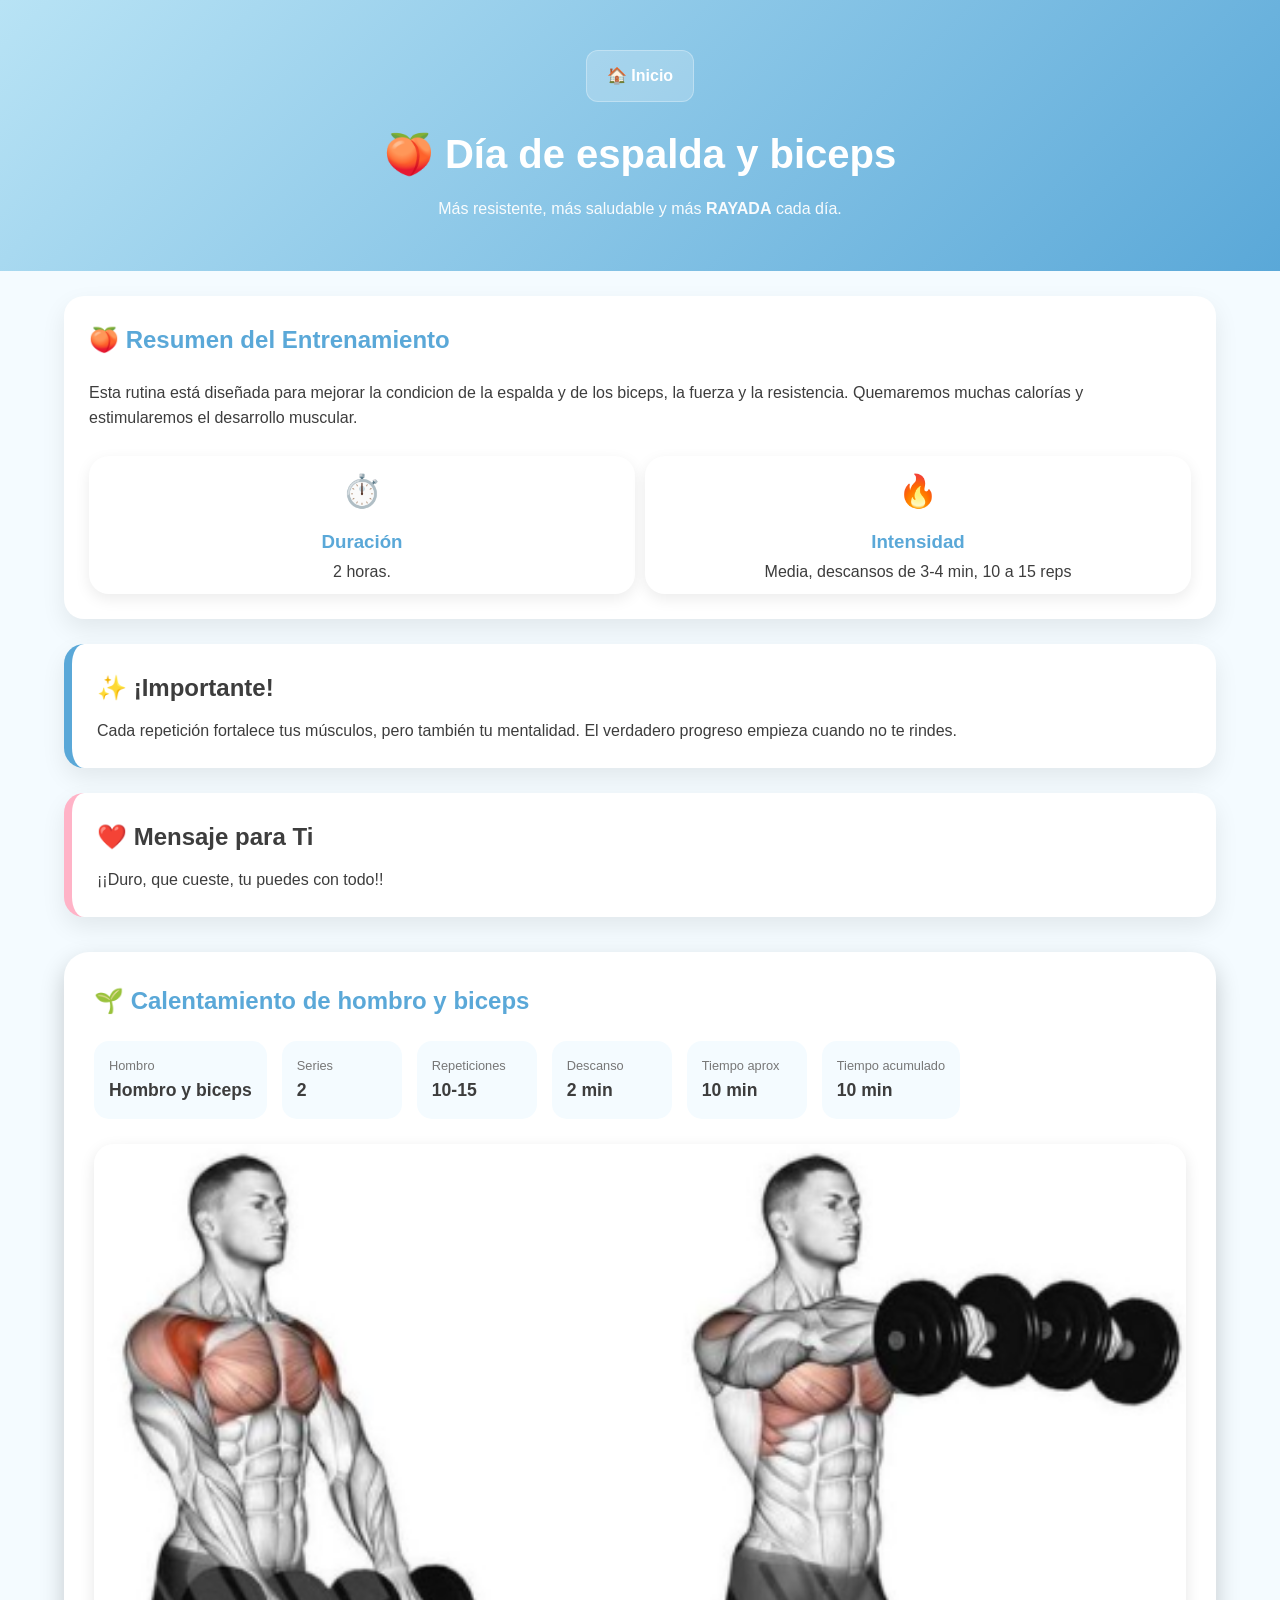
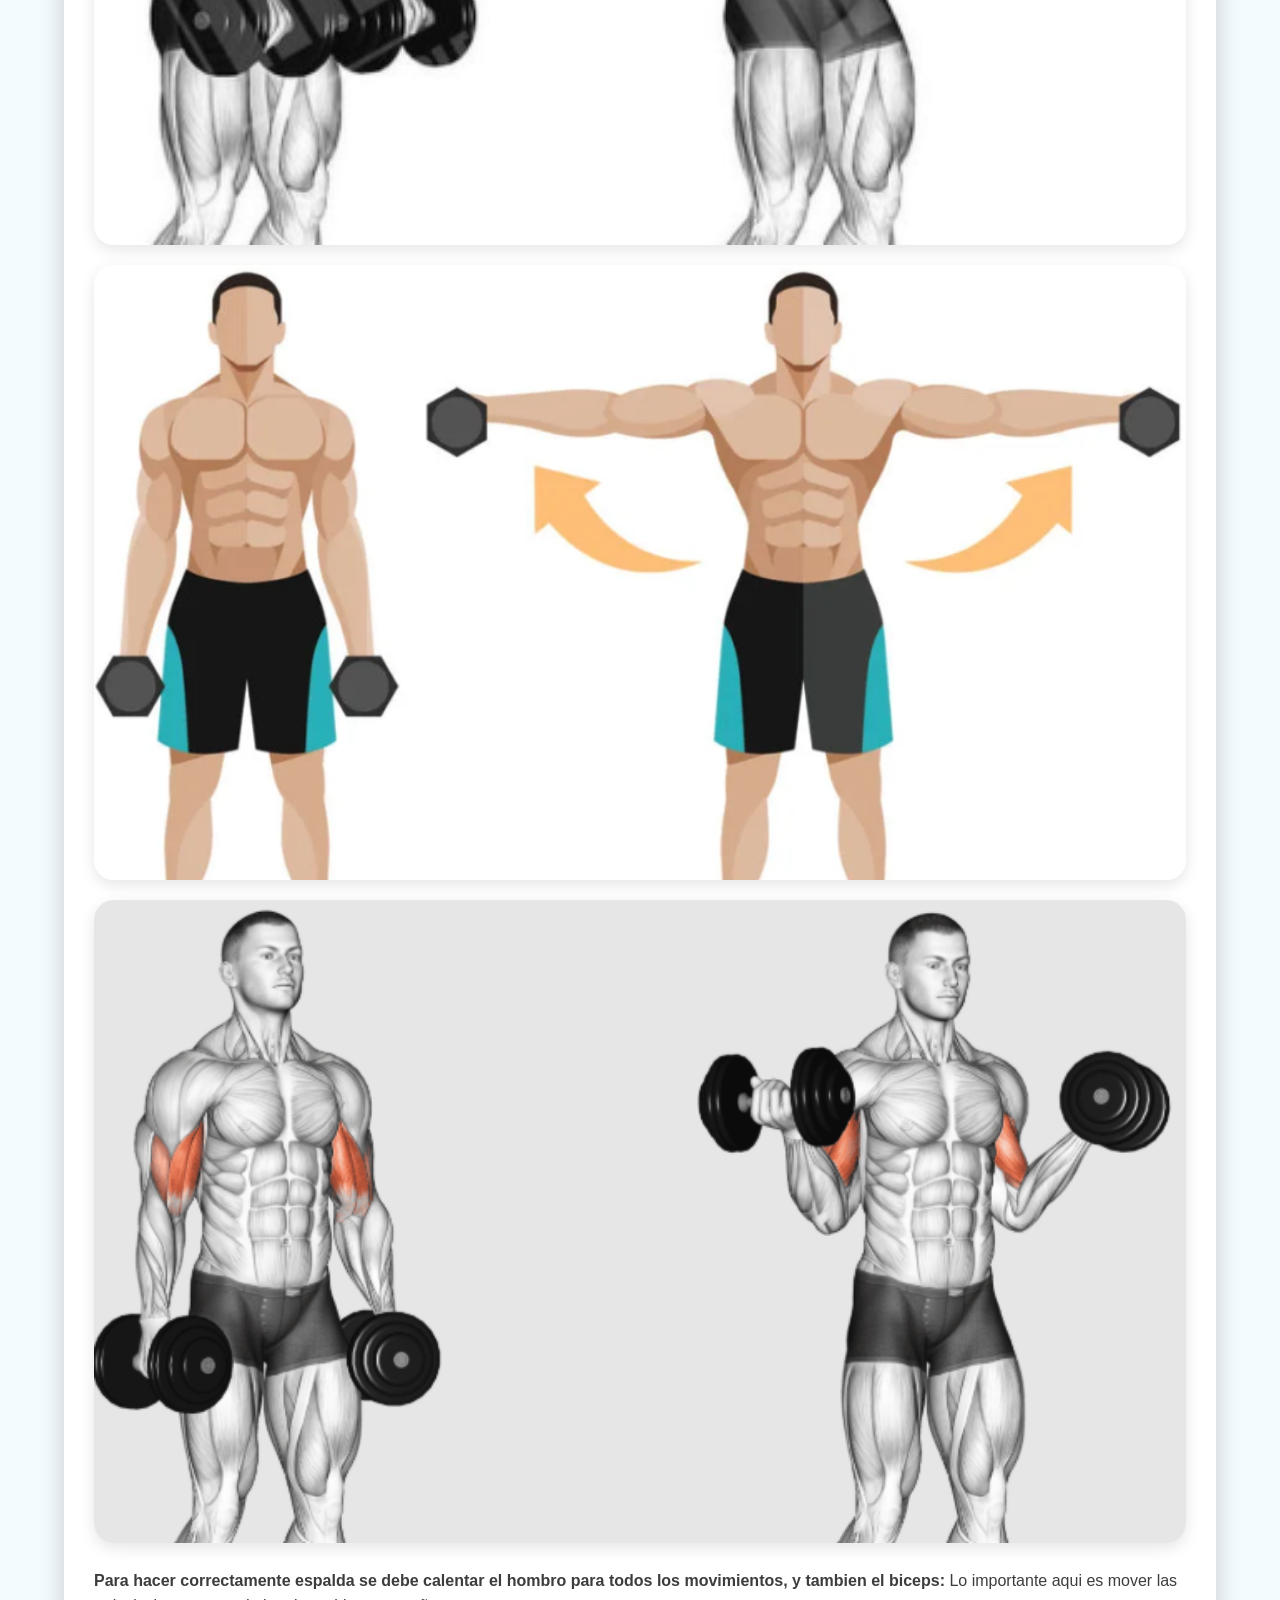
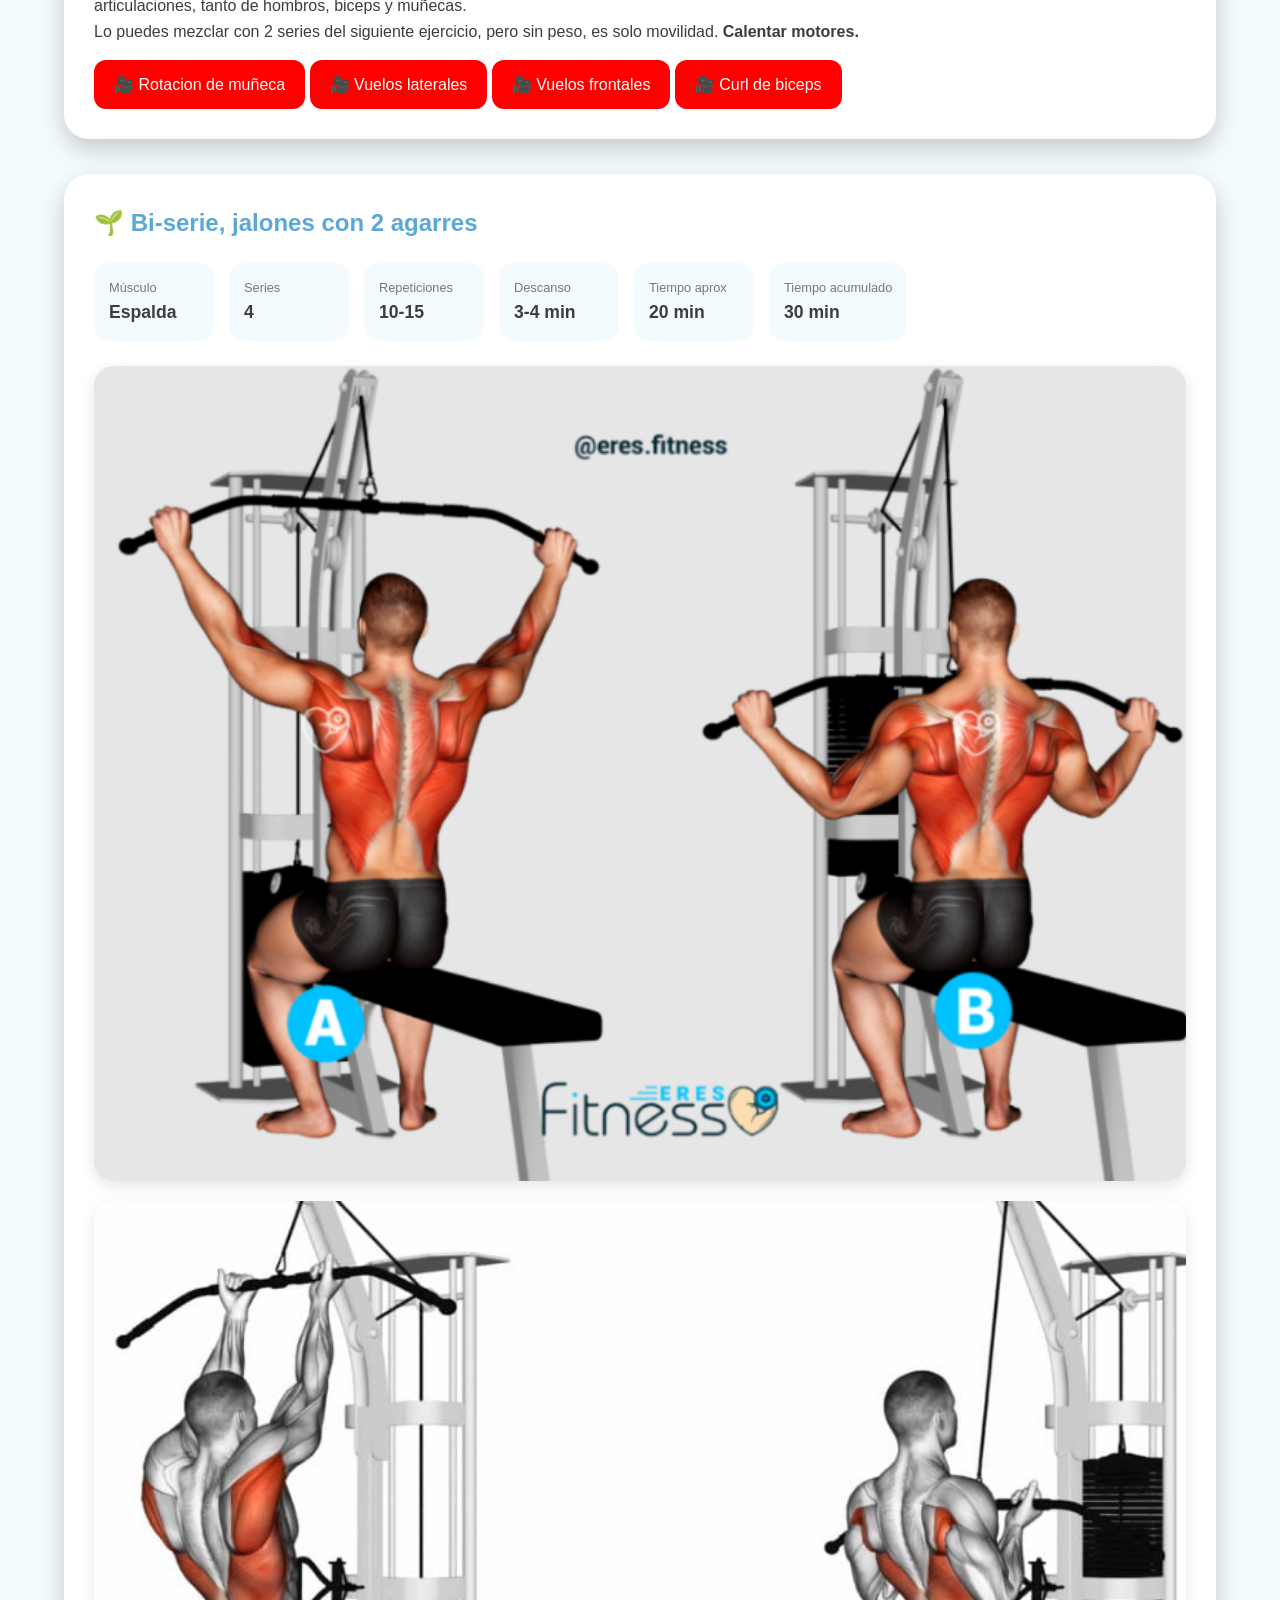
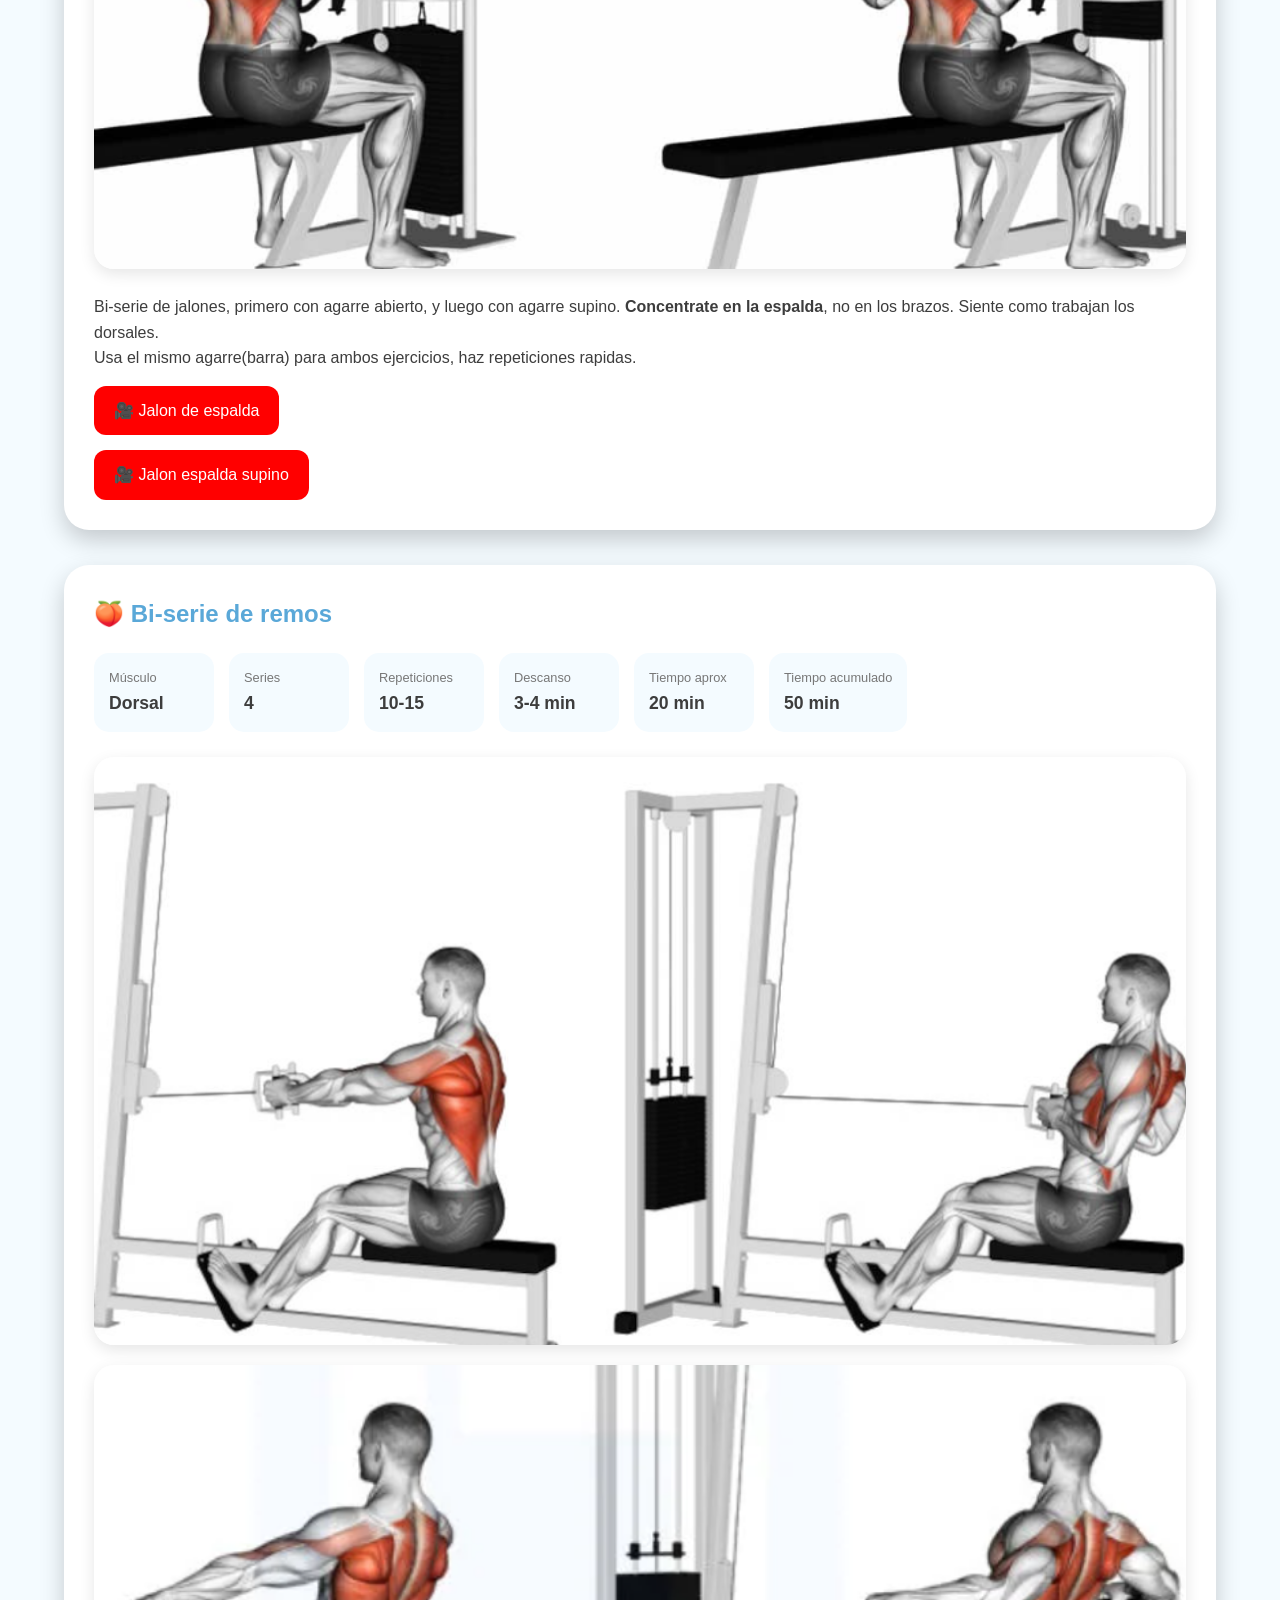
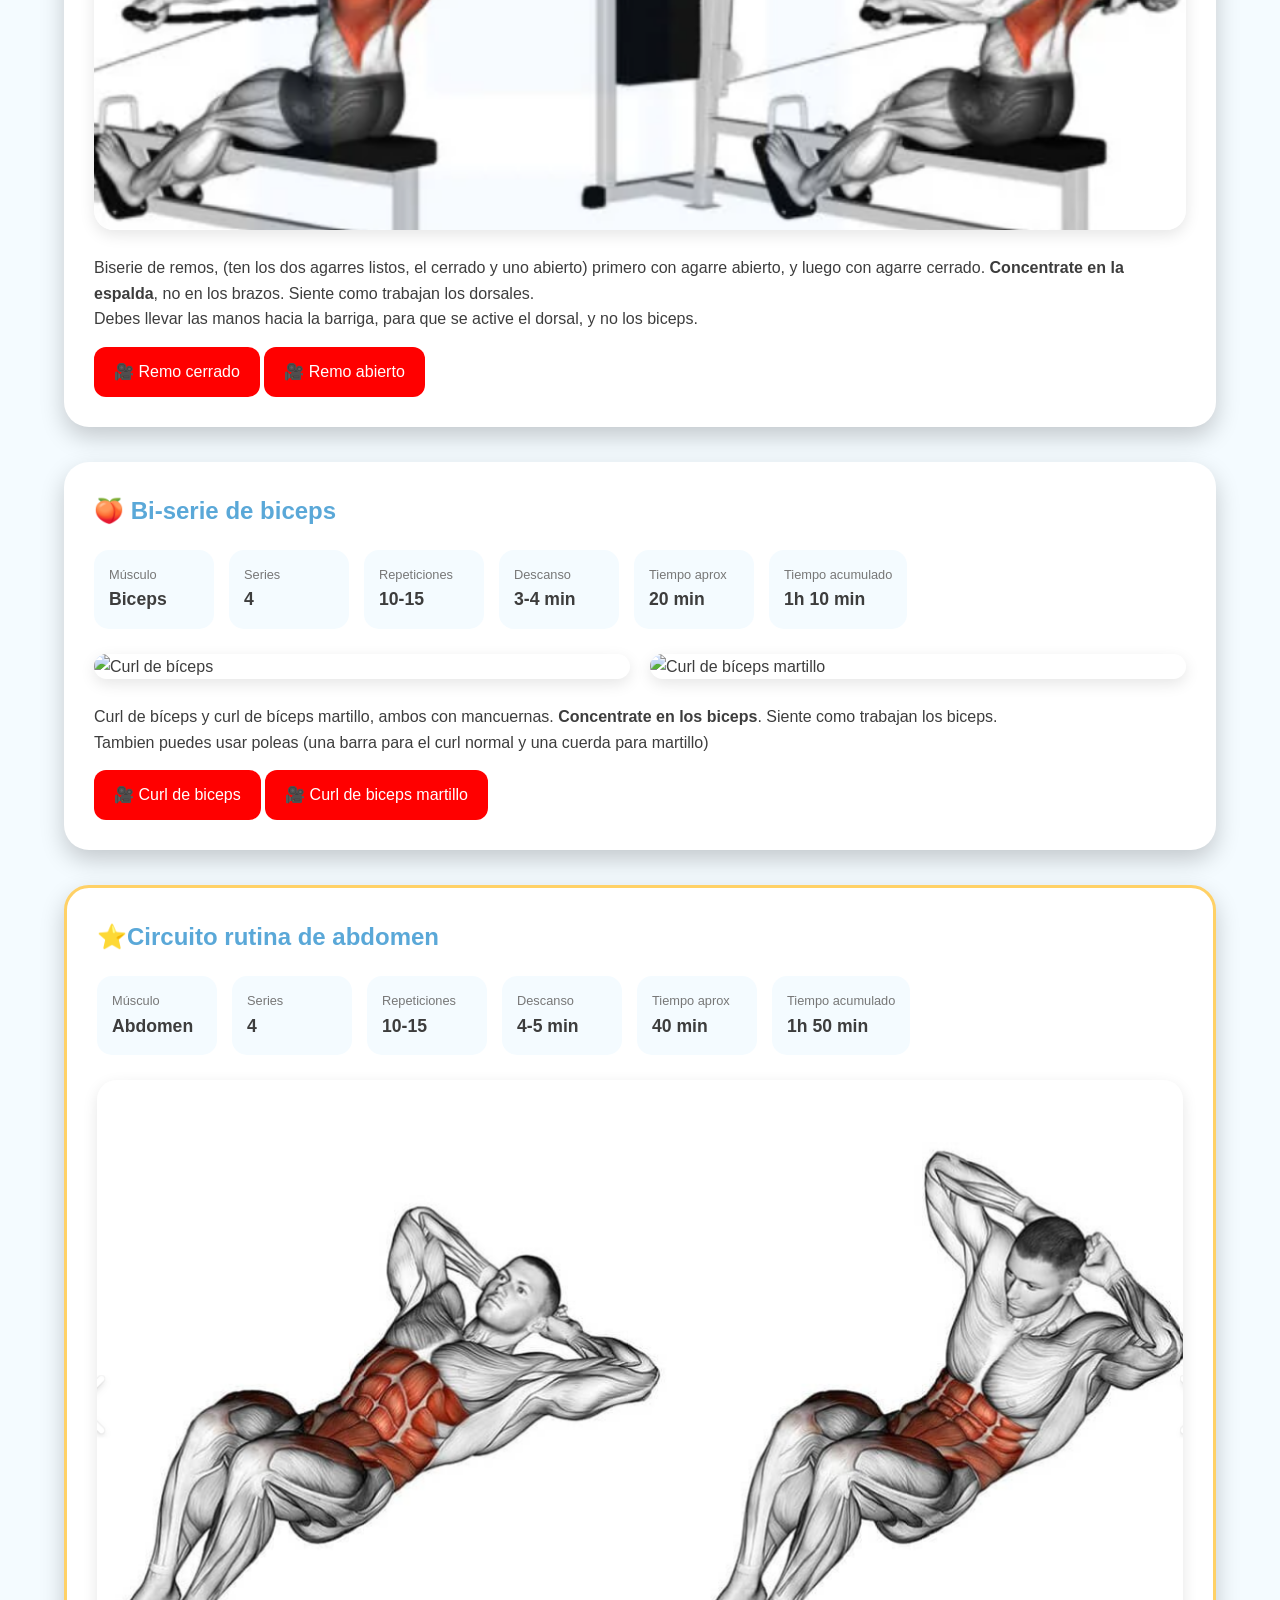
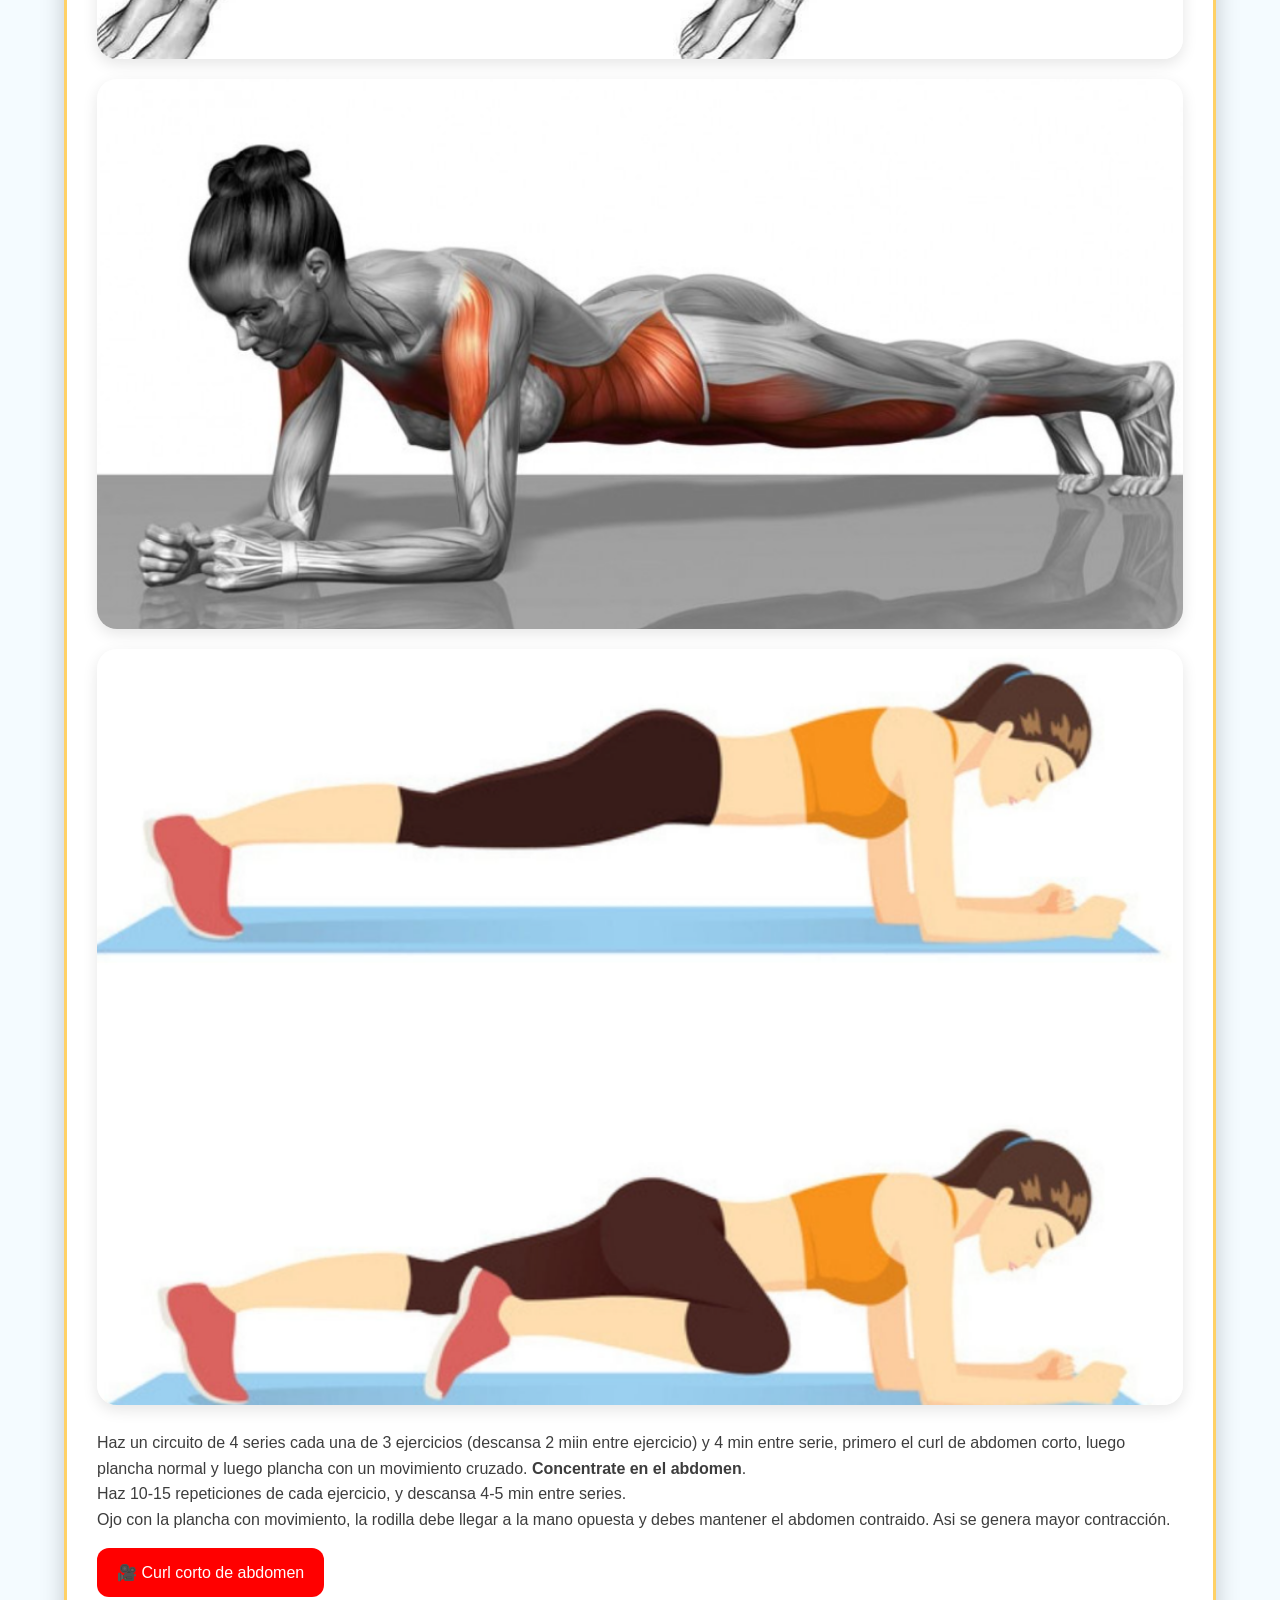
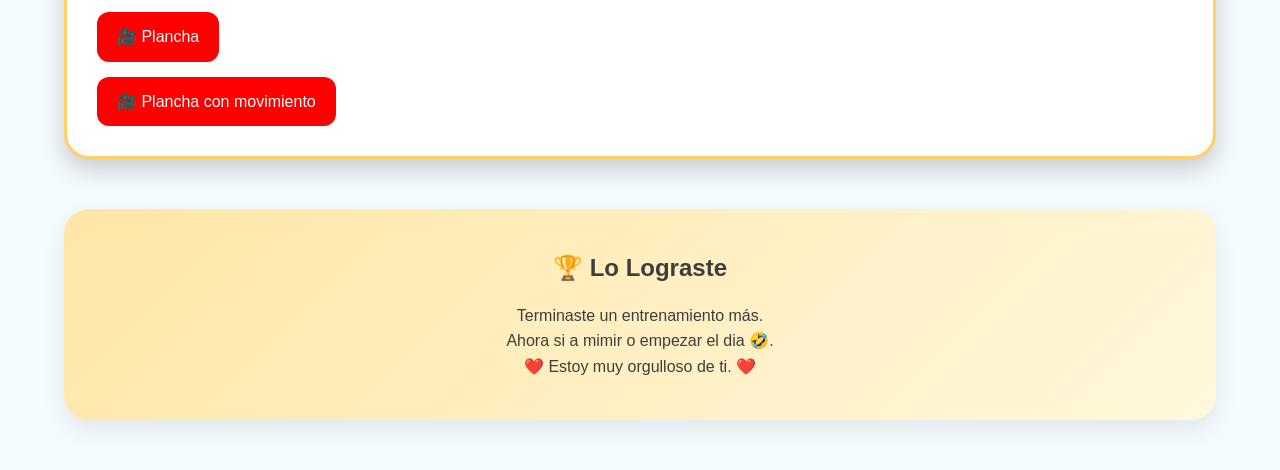
==== dia-espalda.html @ 2c159c60 "Se agrega rutina de espalda" ====
<!DOCTYPE html>
<html lang="es">
<head>
    <meta charset="UTF-8">
    <meta name="viewport" content="width=device-width, initial-scale=1.0">
    <title>Día de espalda y biceps 💪</title>

    <link rel="stylesheet" href="styles.css">
</head>

<body class="tema-espalda">

    <header>

        <a href="index.html" class="boton-inicio">
            🏠 Inicio
        </a>

        <h1>🍑 Día de espalda y biceps</h1>

        <p class="subtitulo">
            Más resistente, más saludable y más <b>RAYADA</b> cada día.
        </p>

    </header>


    <section class="resumen-rutina">

        <div class="resumen-header">
            <h2>🍑 Resumen del Entrenamiento</h2>
        </div>

        <p>
            Esta rutina está diseñada para mejorar la condicion de la espalda y de los biceps, la fuerza y la resistencia. Quemaremos muchas calorías y estimularemos el desarrollo muscular.
        </p>

        <div class="objetivos-rutina">

            <div class="objetivo-card">
                <span>⏱️</span>
                <h3>Duración</h3>
                <p>2 horas.</p>
            </div>

            <div class="objetivo-card">
                <span>🔥</span>
                <h3>Intensidad</h3>
                <p>Media, descansos de 3-4 min, 10 a 15 reps</p>
            </div>

        </div>

    </section>

    <section class="mensaje motivacion">

        <h2>✨ ¡Importante!</h2>

        <p>
            Cada repetición fortalece tus músculos, pero también tu mentalidad. El verdadero progreso empieza cuando no te rindes.
        </p>

    </section>

    <section class="mensaje amor">

        <h2>❤️ Mensaje para Ti</h2>

        <p>
            ¡¡Duro, que cueste, tu puedes con todo!!
        </p>

    </section>

    <main class="container">

    <!-- Calentamiento 1 -->

  <section class="ejercicio">

            <h2>🌱 Calentamiento de hombro y biceps</h2>

            <div class="stats">

                <div class="stat">
                    <span>Hombro</span>
                    <strong>Hombro y biceps</strong>
                </div>

                <div class="stat">
                    <span>Series</span>
                    <strong>2</strong>
                </div>

                <div class="stat">
                    <span>Repeticiones</span>
                    <strong>10-15</strong>
                </div>

                <div class="stat">
                    <span>Descanso</span>
                    <strong>2 min</strong>
                </div>

                <div class="stat">
                    <span>Tiempo aprox</span>
                    <strong>10 min</strong>
                </div>

                <div class="stat">
                    <span>Tiempo acumulado</span>
                    <strong>10 min</strong>
                </div>

            </div>

            <div class="imagenes">
                    <img
                        src="imagenes\Vuelos de hombro frontal.png"
                        alt="Sentadilla"
                        class="ejercicio-img"
                    >
                    <img
                        src="imagenes\Vuelos de hombro.png"
                        alt="Sentadilla"
                        class="ejercicio-img"
                    >
                    <img
                        src="imagenes\Curl de biceps.png"
                        alt="Sentadilla"
                        class="ejercicio-img"
                    >                    
            </div>

            <p>
                <b>Para hacer correctamente espalda se debe calentar el hombro para todos los movimientos, y tambien el biceps:</b>
                Lo importante aqui es mover las articulaciones, tanto de hombros, biceps y muñecas. 
                <br>
                Lo puedes mezclar con 2 series del siguiente ejercicio, pero sin peso, es solo movilidad. <b>Calentar motores.</b>
            </p>

            <a
                href="https://www.youtube.com/shorts/q06sJnJ6ew4"
                target="_blank"
                rel="noopener noreferrer"
                class="boton-video"
            >
                🎥 Rotacion de muñeca
            </a>
            <a
                href="https://www.youtube.com/shorts/UFcaodmbXd8"
                target="_blank"
                rel="noopener noreferrer"
                class="boton-video"
            >
                🎥 Vuelos laterales
            </a>
            <a
                href="https://www.youtube.com/shorts/Hg0v5AiQqoc"
                target="_blank"
                rel="noopener noreferrer"
                class="boton-video"
            >
                🎥 Vuelos frontales
            </a>
            <a
                href="https://www.youtube.com/shorts/j1FjaWu5Am4"
                target="_blank"
                rel="noopener noreferrer"
                class="boton-video"
            >
                🎥 Curl de biceps
            </a>
    </section>


        <!-- EJERCICIO 1 -->

        <section class="ejercicio">

            <h2>🌱 Bi-serie, jalones con 2 agarres</h2>

            <div class="stats">

                <div class="stat">
                    <span>Músculo</span>
                    <strong>Espalda</strong>
                </div>

                <div class="stat">
                    <span>Series</span>
                    <strong>4</strong>
                </div>

                <div class="stat">
                    <span>Repeticiones</span>
                    <strong>10-15</strong>
                </div>

                <div class="stat">
                    <span>Descanso</span>
                    <strong>3-4 min</strong>
                </div>

                <div class="stat">
                    <span>Tiempo aprox</span>
                    <strong>20 min</strong>
                </div>

                <div class="stat">
                    <span>Tiempo acumulado</span>
                    <strong>30 min</strong>
                </div>

            </div>

            <div class="imagenes">
                    <img
                        src="imagenes\jalon de polea abierta.png"
                        alt="Jalon de polea abierta"
                        class="ejercicio-img"
                    >
                    <img
                        src="imagenes\jalon de polea supino.png"
                        alt="Jalon de polea supino"
                        class="ejercicio-img"
                    >
            </div>

            <p>
                Bi-serie de jalones, primero con agarre abierto, y luego con agarre supino. <b>Concentrate en la espalda</b>, no en los brazos. Siente como trabajan los dorsales.
                <br>
                Usa el mismo agarre(barra) para ambos ejercicios, haz repeticiones rapidas.
            </p>

            <a
                href="https://www.youtube.com/shorts/-MS6Z88wv5I"
                target="_blank"
                rel="noopener noreferrer"
                class="boton-video"
            >
                🎥 Jalon de espalda
            </a>
            <br>
            <a
                href="https://www.youtube.com/shorts/zwyjfeFAvKo"
                target="_blank"
                rel="noopener noreferrer"
                class="boton-video"
            >
                🎥 Jalon espalda supino
            </a>

        </section>

        <!-- EJERCICIO 2 -->

        <section class="ejercicio">
            <h2>🍑 Bi-serie de remos</h2>


            <div class="stats">

                <div class="stat">
                    <span>Músculo</span>
                    <strong>Dorsal</strong>
                </div>

                <div class="stat">
                    <span>Series</span>
                    <strong>4</strong>
                </div>

                <div class="stat">
                    <span>Repeticiones</span>
                    <strong>10-15</strong>
                </div>

                <div class="stat">
                    <span>Descanso</span>
                    <strong>3-4 min</strong>
                </div>

                <div class="stat">
                    <span>Tiempo aprox</span>
                    <strong>20 min</strong>
                </div>

                <div class="stat">
                    <span>Tiempo acumulado</span>
                    <strong>50 min</strong>
                </div>

            </div>


            <div class="imagenes">
                <img
                    src="imagenes\remo cerrado polea.png"
                    alt="Remo cerrado"
                    class="ejercicio-img"
                >

                <img
                    src="imagenes\remo abierto polea.png"
                    alt="Remo abierto"
                    class="ejercicio-img"
                >

            </div>
            <p>
                Biserie de remos, (ten los dos agarres listos, el cerrado y uno abierto) primero con agarre abierto, y luego con agarre cerrado. <b>Concentrate en la espalda</b>, no en los brazos. Siente como trabajan los dorsales.
                <br>
                Debes llevar las manos hacia la barriga, para que se active el dorsal, y no los biceps.
            </p>

            <a href="https://www.youtube.com/shorts/BLk-wXo1628" class="boton-video"                
            target="_blank"
            rel="noopener noreferrer"
            >
                🎥 Remo cerrado
            </a>

            <a href="https://www.youtube.com/shorts/WFo5wJfmqN4" class="boton-video"                
            target="_blank"
            rel="noopener noreferrer"
            >
                🎥 Remo abierto
            </a>

        </section>

<!-- EJERCICIO 3 -->

        <section class="ejercicio">
            <h2>🍑 Bi-serie de biceps</h2>


            <div class="stats">

                <div class="stat">
                    <span>Músculo</span>
                    <strong>Biceps</strong>
                </div>

                <div class="stat">
                    <span>Series</span>
                    <strong>4</strong>
                </div>

                <div class="stat">
                    <span>Repeticiones</span>
                    <strong>10-15</strong>
                </div>

                <div class="stat">
                    <span>Descanso</span>
                    <strong>3-4 min</strong>
                </div>

                <div class="stat">
                    <span>Tiempo aprox</span>
                    <strong>20 min</strong>
                </div>

                <div class="stat">
                    <span>Tiempo acumulado</span>
                    <strong>1h 10 min</strong>
                </div>

            </div>


            <div class="imagenes">
                <img
                    src="imagenes\curl de biceps.png"
                    alt="Curl de bíceps"
                    class="ejercicio-img"
                >
                <img
                    src="imagenes\curl de biceps martillo.png"
                    alt="Curl de bíceps martillo"
                    class="ejercicio-img"
                >
            </div>
            <p>
                Curl de bíceps y curl de bíceps martillo, ambos con mancuernas. <b>Concentrate en los biceps</b>. 
                Siente como trabajan los biceps. <br>Tambien puedes usar poleas (una barra para el curl normal y una cuerda para martillo)
            </p>

            <a href="https://www.youtube.com/shorts/09AYfVFf7pg" class="boton-video"                
            target="_blank"
            rel="noopener noreferrer"
            >
                🎥 Curl de biceps
            </a>

            <a href="https://www.youtube.com/shorts/0qzSDAfBzSw" class="boton-video"                
            target="_blank"
            rel="noopener noreferrer"
            >
                🎥 Curl de biceps martillo
            </a>

        </section>


        <!-- EJERCICIO SECUNDARIO -->

        <section class="ejercicio secundario">

            <h2>⭐Circuito rutina de abdomen</h2>

            <div class="stats">

                <div class="stat">
                    <span>Músculo</span>
                    <strong>Abdomen</strong>
                </div>

                <div class="stat">
                    <span>Series</span>
                    <strong>4</strong>
                </div>

                <div class="stat">
                    <span>Repeticiones</span>
                    <strong>10-15</strong>
                </div>

                <div class="stat">
                    <span>Descanso</span>
                    <strong>4-5 min</strong>
                </div>

                <div class="stat">
                    <span>Tiempo aprox</span>
                    <strong>40 min</strong>
                </div>

                <div class="stat">
                    <span>Tiempo acumulado</span>
                    <strong>1h 50 min</strong>
                </div>

            </div>

            <div class="imagenes">
                <img
                    src="imagenes\curl de abdomen corto.png"
                    alt="curl de abdomen corto"
                    class="ejercicio-img"
                >
                <img
                    src="imagenes\plancha abdomen.png"
                    alt="plancha abdomen"
                    class="ejercicio-img"
                >
                <img
                    src="imagenes\plancha abdomen movimiento.png"
                    alt="plancha abdomen"
                    class="ejercicio-img"
                >
            </div>

            <p>
                Haz un circuito de 4 series cada una de 3 ejercicios (descansa 2 miin entre ejercicio) y 4 min entre serie, primero el curl de abdomen corto, luego plancha normal y luego plancha con un movimiento cruzado. <b>Concentrate en el abdomen</b>.
                <br>
                Haz 10-15 repeticiones de cada ejercicio, y descansa 4-5 min entre series.
                <br>
                Ojo con la plancha con movimiento, la rodilla debe llegar a la mano opuesta y debes mantener el abdomen contraido. Asi se genera mayor contracción.
            </p>

            <a href="https://www.youtube.com/shorts/6okNQ2lGr3g" class="boton-video"                
            target="_blank"
            rel="noopener noreferrer"
            >
                🎥 Curl corto de abdomen
            </a>
            <br>
            <a href="https://www.youtube.com/shorts/KC-DK0qydqw" class="boton-video"                
            target="_blank"
            rel="noopener noreferrer"
            >
                🎥 Plancha
            </a>
            <br>
            <a href="https://www.youtube.com/shorts/LozSZJUa9kk" class="boton-video"                
            target="_blank"
            rel="noopener noreferrer"
            >
                🎥 Plancha con movimiento
            </a>

        </section>


        <section class="logro">

            <h2>🏆 Lo Lograste</h2>

            <p>
                Terminaste un entrenamiento más.
                <br>
                Ahora si a mimir o empezar el dia 🤣.
            </p>

            <p>
                ❤️ Estoy muy orgulloso de ti. ❤️
            </p>

        </section>

    </main>

</body>
</html>
---- styles.css ----
/* =========================
   RESET
========================= */

*{
    margin:0;
    padding:0;
    box-sizing:border-box;
}

:root{

    /* Tema Pierna (default) */
    --color-principal:#9AD7B0;
    --color-secundario:#F5FFF8;
    --color-acento:#5FAF74;

    --color-blanco:#FFFFFF;
    --color-texto:#3D3D3D;

    --color-amor:#FFB3C7;
    --color-logro:#FFE6A7;

    --sombra:0 10px 25px rgba(0,0,0,.08);

}


/* =========================
   TEMAS
========================= */

.tema-pierna{
    --color-principal:#9AD7B0;
    --color-secundario:#F5FFF8;
    --color-acento:#5FAF74;
    --color-blanco:#FFFFFF;
}

.tema-espalda{
    --color-principal:#B8E3F5;
    --color-secundario:#F4FBFF;
    --color-acento:#5AA8D8;
    --color-blanco:#FFFFFF;
}

.tema-fuerza{
    --color-principal:#F8B7C4;
    --color-secundario:#FFF4F7;
    --color-acento:#E46C8A;
    --color-blanco:#FFFFFF;
}

.tema-funcional{
    --color-principal:#FFD5A8;
    --color-secundario:#FFF7EF;
    --color-acento:#F49B42;
    --color-blanco:#FFFFFF;
}

.tema-choco{

    --color-principal:#5B3A8E;
    --color-secundario:#1F1B24;
    --color-acento:#B794F4;
    --color-blanco:#2B2430;
    --color-texto:#322c2c;
    --color-amor:#D8B4FE;
    --color-logro:#7C56C6;
    --color-blanco:#FFFFFF;
}

/* =========================
   BODY
========================= */

body{
    font-family:'Segoe UI', sans-serif;
    background:var(--color-secundario);
    color:var(--color-texto);
    line-height:1.6;
}

/* =========================
   HEADER
========================= */

header{

    background:
    linear-gradient(
        135deg,
        var(--color-principal),
        var(--color-acento)
    );

    padding:50px 20px;
    text-align:center;
    color:white;
}

header h1{
    font-size:2.5rem;
    margin-bottom:10px;
}

.subtitulo{
    opacity:.95;
}


/* =========================
   MENSAJES
========================= */

.mensaje{
    background:var(--color-blanco);
    width:90%;
    max-width:1200px;
    margin:25px auto;
    padding:25px;
    border-radius:20px;
    box-shadow:var(--sombra);
}

.motivacion{
    border-left:8px solid var(--color-acento);
}

.amor{
    border-left:8px solid var(--color-amor);
}

.mensaje h2{
    margin-bottom:10px;
}


/* =========================
   CONTENEDOR
========================= */

.container{
    width:90%;
    max-width:1200px;
    margin:auto;
}


/* =========================
   EJERCICIOS
========================= */

.ejercicio{

    background:var(--color-blanco);

    color:var(--color-texto);

    margin:35px 0;
    padding:30px;

    border-radius:25px;

    box-shadow:0 10px 25px rgba(0,0,0,.20);

}

.ejercicio h2{
    color:var(--color-acento);
    margin-bottom:20px;
}

.stats{
    display:flex;
    flex-wrap:wrap;
    gap:15px;
    margin-bottom:25px;
}

.stat{

    background:var(--color-secundario);
    padding:15px;
    min-width:120px;
    border-radius:15px;
}

.stat span{
    display:block;
    color:#777;
    font-size:.8rem;
}

.stat strong{
    font-size:1.1rem;
}


.imagenes{
    display:flex;
    gap:20px;
    flex-wrap:wrap;
    margin-bottom:25px;
}

.imagenes img{
    flex:1 1 0;

    width:100%;
    max-width:100%;

    height:auto;

    display:block;

    border-radius:20px;

    box-shadow:0 5px 15px rgba(0,0,0,.10);
}

.placeholder{

    flex:1;
    min-width:280px;

    height:250px;

    border:3px dashed #cfd8dc;

    border-radius:20px;

    display:flex;
    align-items:center;
    justify-content:center;

    color:#90A4AE;

    background:#fafafa;
}


/* =========================
   BOTON YOUTUBE
========================= */

.boton-video{

    display:inline-block;

    margin-top:15px;

    text-decoration:none;

    color:white;

    background:#ff0000;

    padding:12px 20px;

    border-radius:12px;

    transition:.3s;
}

.boton-video:hover{
    transform:translateY(-2px);
}


/* =========================
   VARIANTE
========================= */

.variante{

    margin-top:30px;

    background:var(--color-secundario);

    border-left:6px solid var(--color-acento);

    border-radius:15px;

    padding:20px;
}

.variante h3{
    margin-bottom:15px;
}


/* =========================
   SECUNDARIO
========================= */

.secundario{

    border:3px solid #FFD166;
}


/* =========================
   LOGRO FINAL
========================= */

.logro{

    margin:50px 0;

    background:
    linear-gradient(
        135deg,
        var(--color-logro),
        #fff8db
    );

    text-align:center;

    padding:40px;

    border-radius:25px;

    box-shadow:var(--sombra);
}

.logro h2{
    margin-bottom:15px;
}


/* =========================
   MOBILE
========================= */

@media(max-width:768px){

    header h1{
        font-size:2rem;
    }

    .imagenes{
        flex-direction:column;
    }

}

/* =========================
   MENU
========================= */

.menu-rutinas{
    display:flex;
    flex-direction:column;
    gap:20px;
    margin-top:25px;
    width:100%;
}

.boton-rutina{

    display:block;

    width:100%;

    padding:25px;

    background:linear-gradient(
        135deg,
        var(--color-principal),
        var(--color-acento)
    );

    color:white;

    text-decoration:none;

    border-radius:20px;

    font-size:1.3rem;

    font-weight:600;

    text-align:center;

    box-shadow:0 5px 15px rgba(0,0,0,.08);

    transition:.3s ease;
}

.boton-rutina:hover{

    transform:translateY(-3px);

}

/* =========================
   BOTON INICIO
========================= */

.boton-inicio{

    display:inline-block;

    margin-bottom:20px;

    padding:12px 20px;

    background:rgba(255,255,255,0.20);

    color:white;

    text-decoration:none;

    border:1px solid rgba(255,255,255,0.30);

    border-radius:12px;

    font-weight:bold;

    transition:.3s;
}

.boton-inicio:hover{

    background:rgba(255,255,255,0.35);

    transform:translateY(-2px);

}


/* =========================
   RESUMEN DE RUTINA
========================= */

.resumen-rutina{

    background:var(--color-blanco);
    width:90%;
    max-width:1200px;
    margin:25px auto;
    padding:25px;
    border-radius:20px;
    box-shadow:var(--sombra);
}

.resumen-header{

    display:flex;

    justify-content:space-between;

    align-items:center;

    flex-wrap:wrap;

    gap:15px;

    margin-bottom:20px;
}

.resumen-header h2{

    color:var(--color-acento);
}

.badge-rutina{

    background:var(--color-acento);

    color:white;

    padding:10px 18px;

    border-radius:999px;

    font-weight:bold;
}

.objetivos-rutina{

    display:grid;

    grid-template-columns:
        repeat(
            auto-fit,
            minmax(180px,1fr)
        );

    gap:10px;

    margin-top:25px;
}

.objetivo-card{

    background:white;

    text-align:center;

    padding:10px;

    border-radius:20px;

    box-shadow:0 5px 15px rgba(0,0,0,.08);

    transition:.3s;
}

.objetivo-card:hover{

    transform:translateY(-4px);
}

.objetivo-card span{

    font-size:2rem;

    display:block;

    margin-bottom:10px;
}

.objetivo-card h3{

    color:var(--color-acento);

    margin-bottom:2px;
}
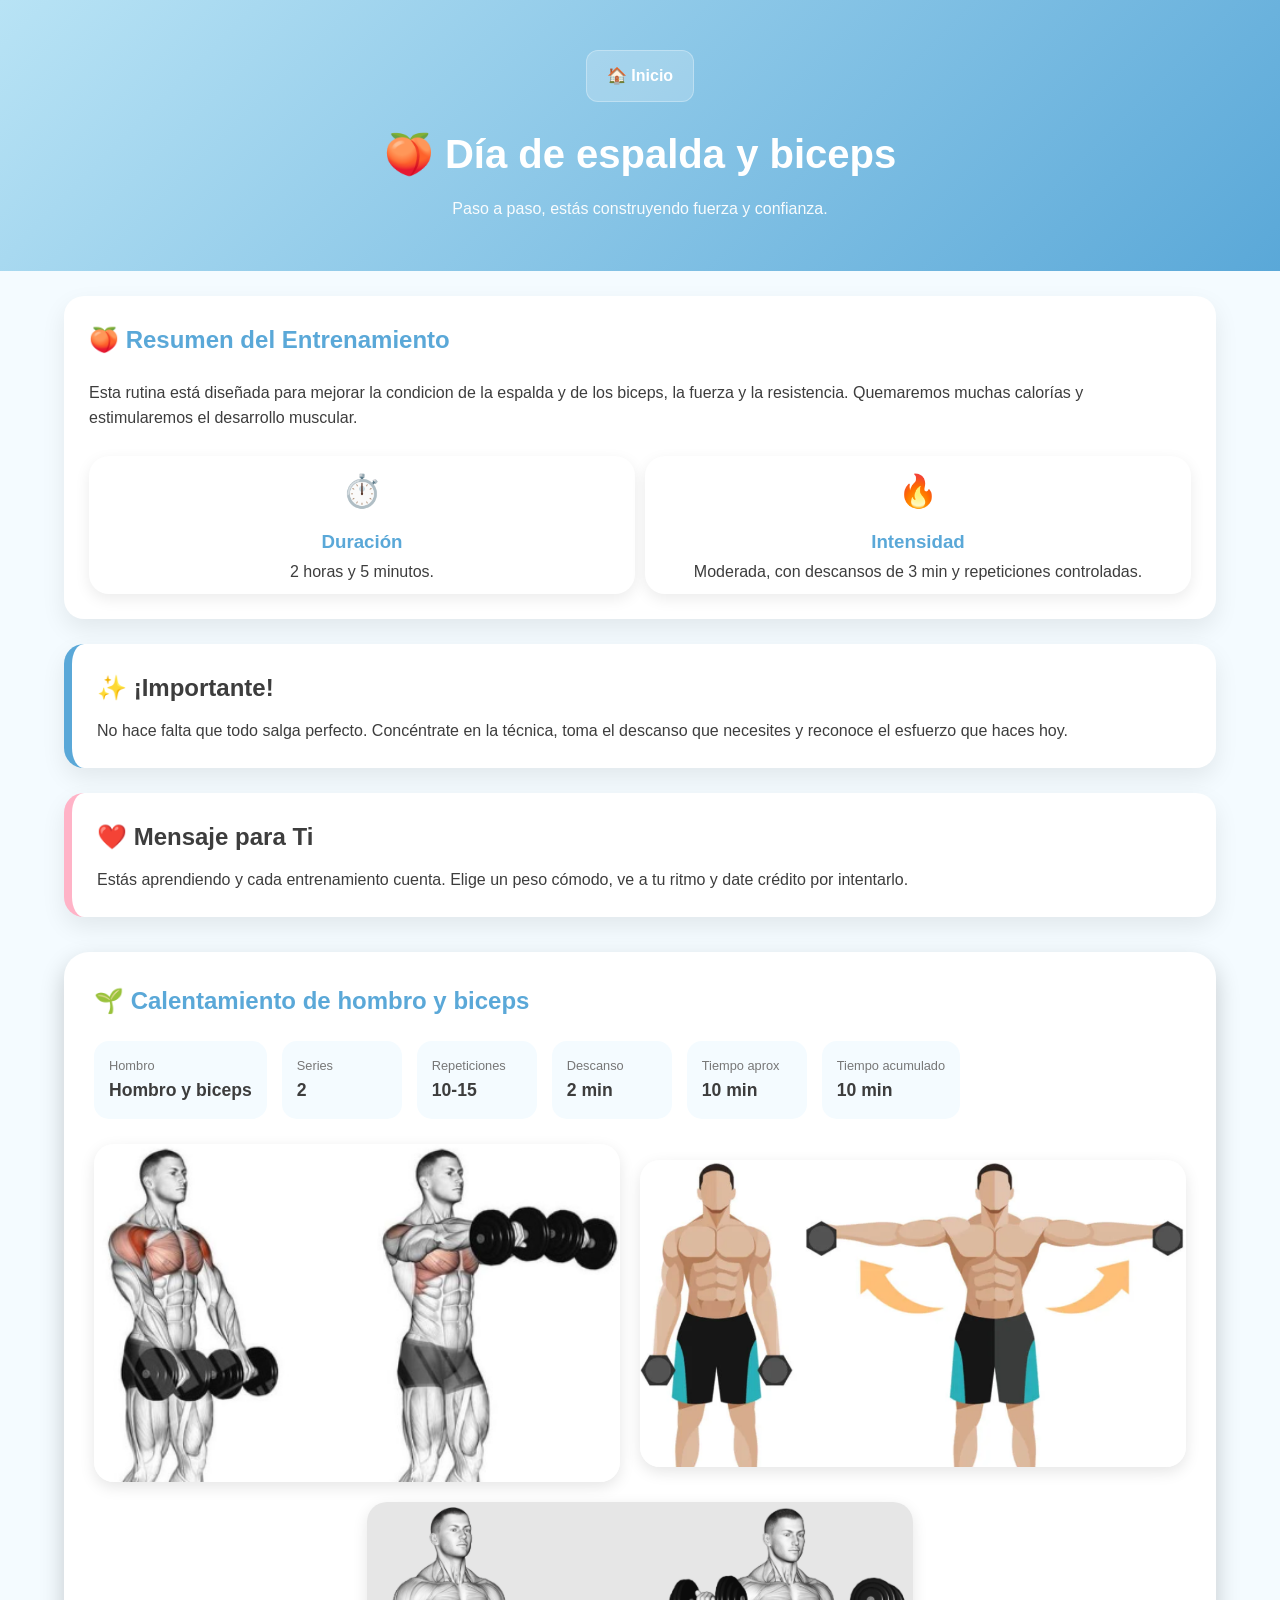
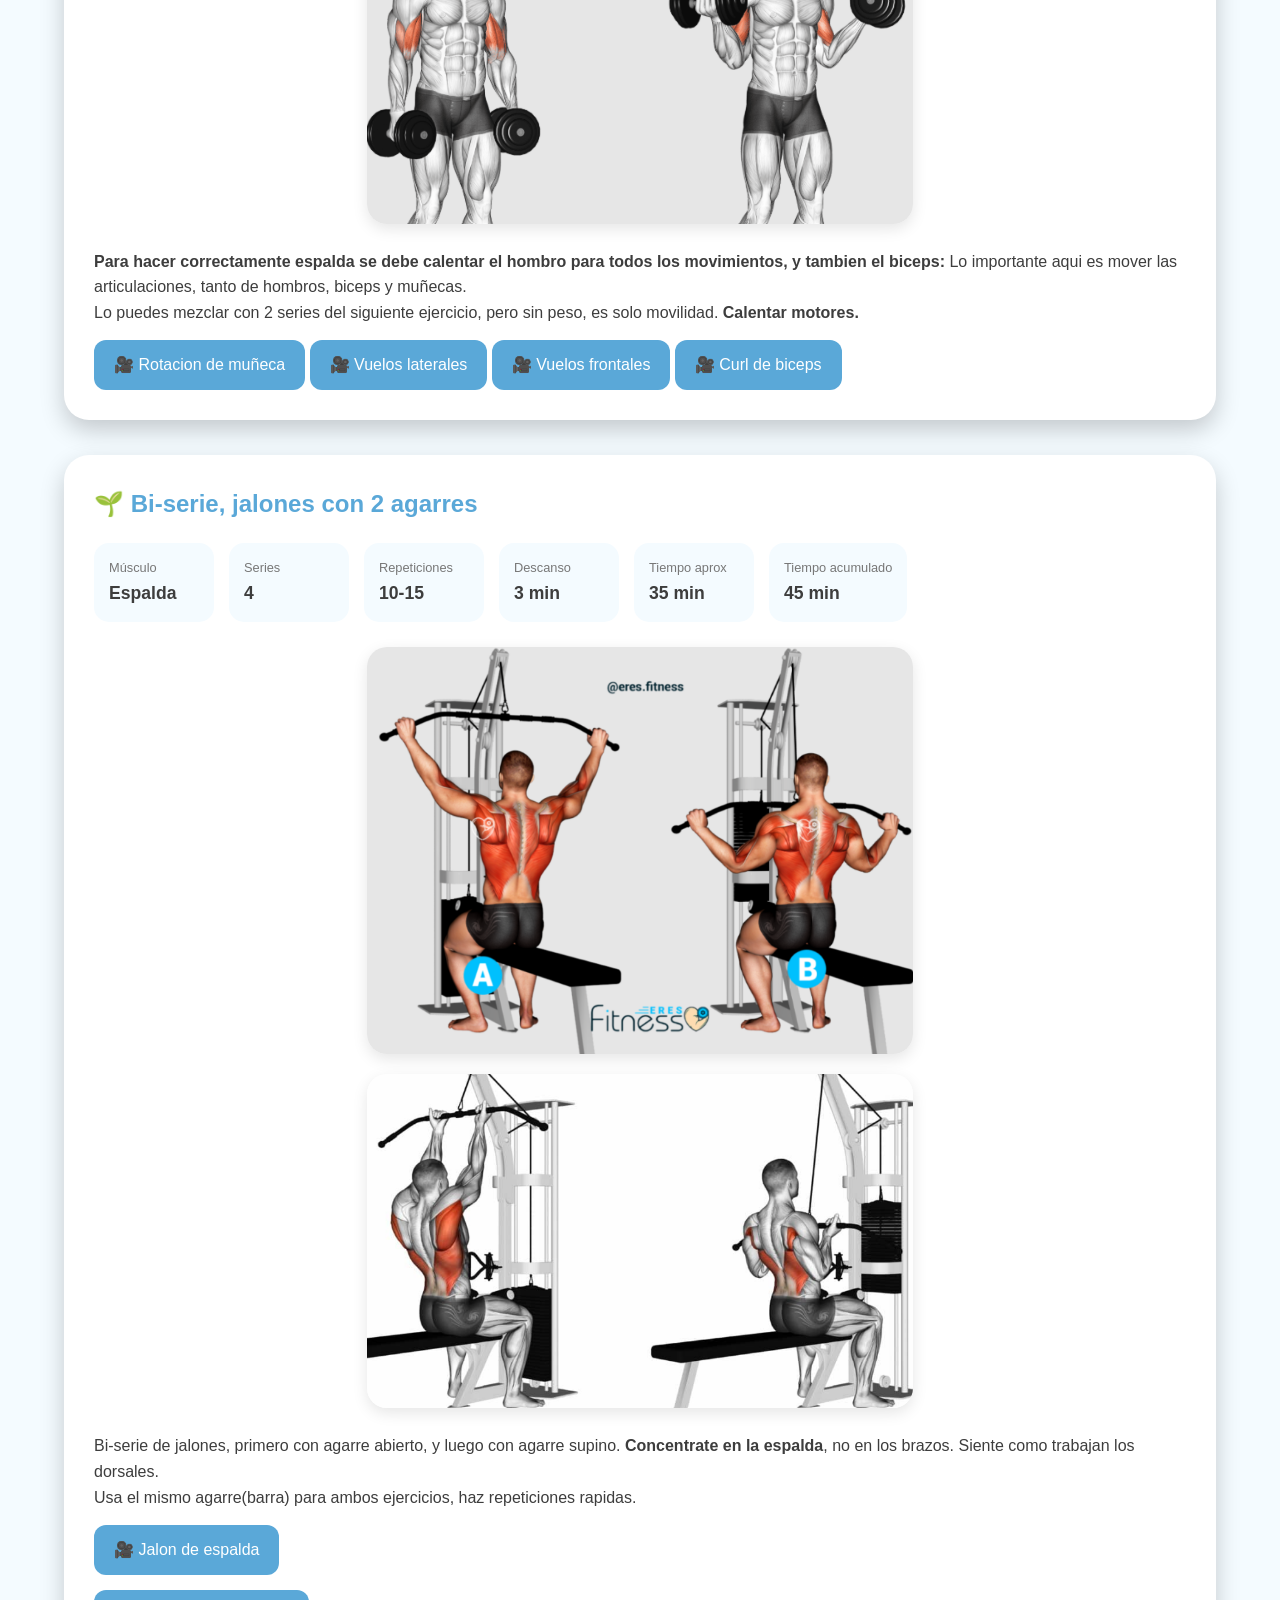
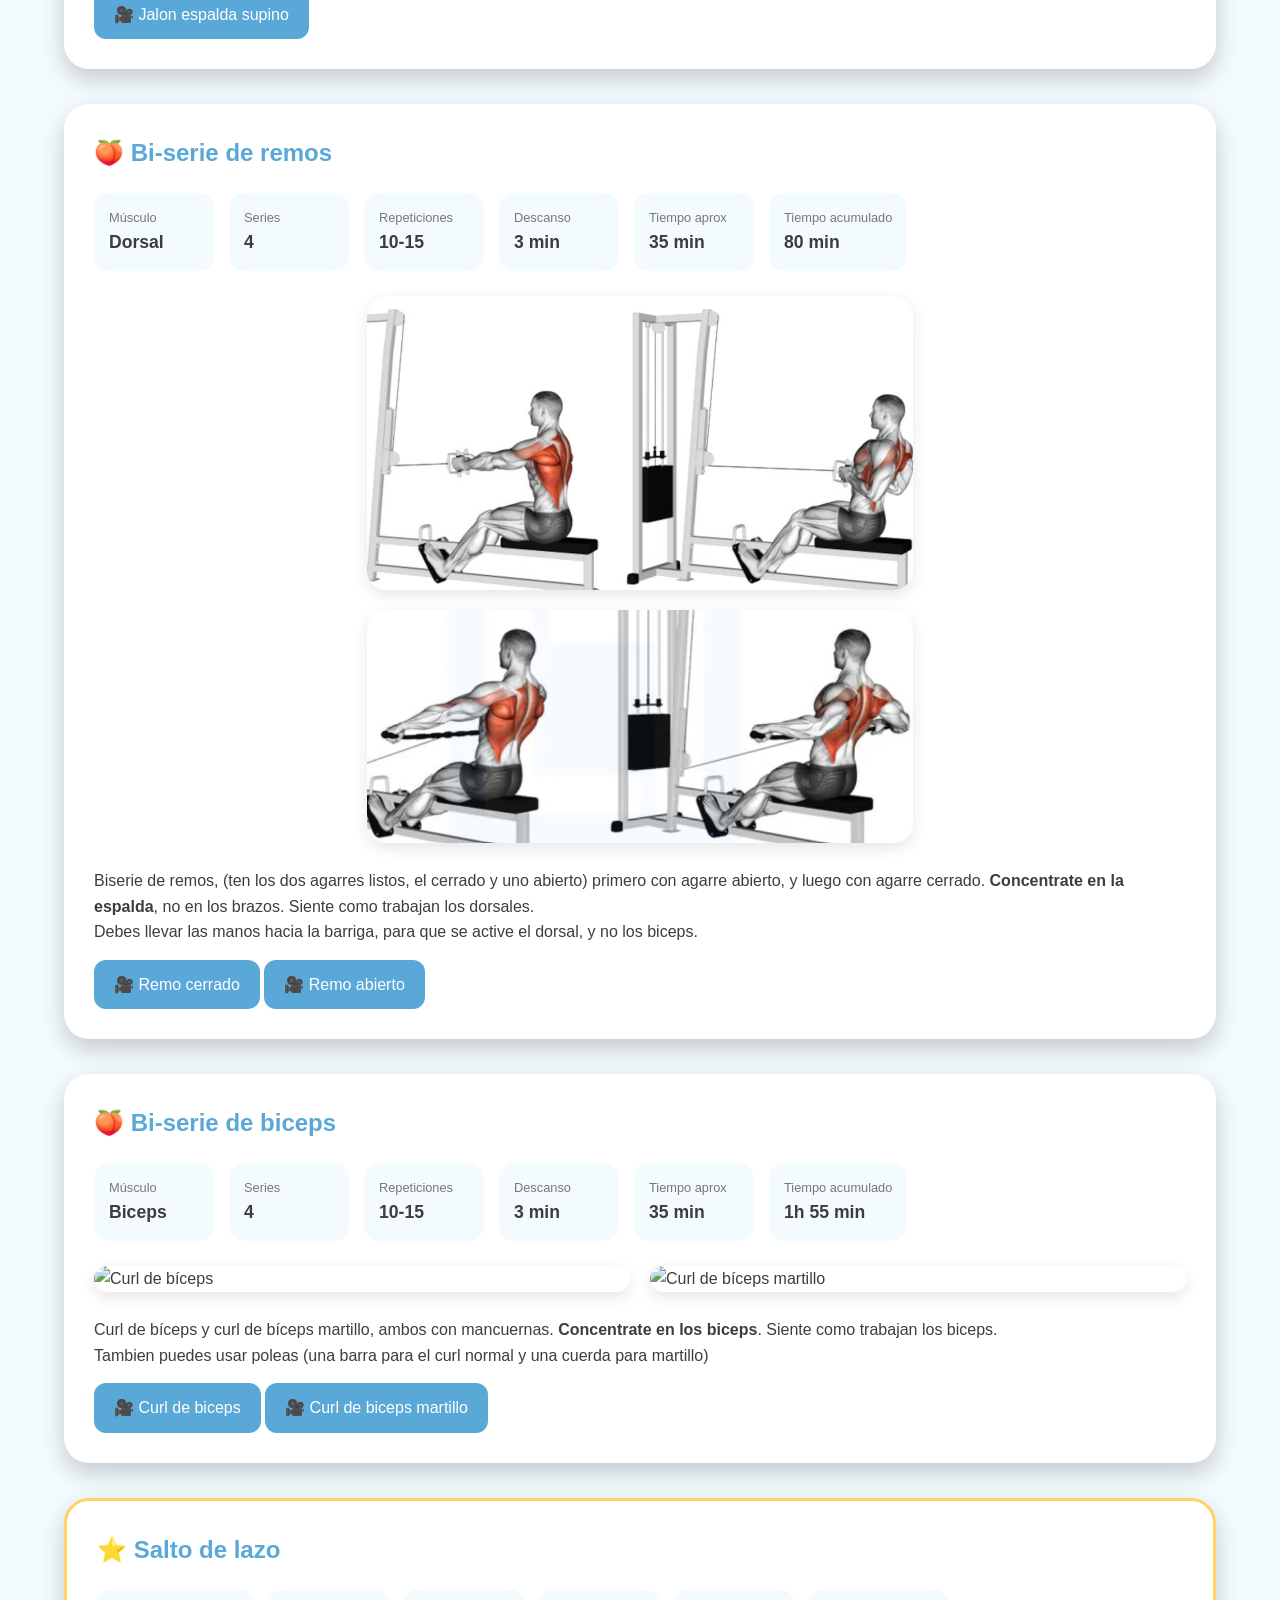
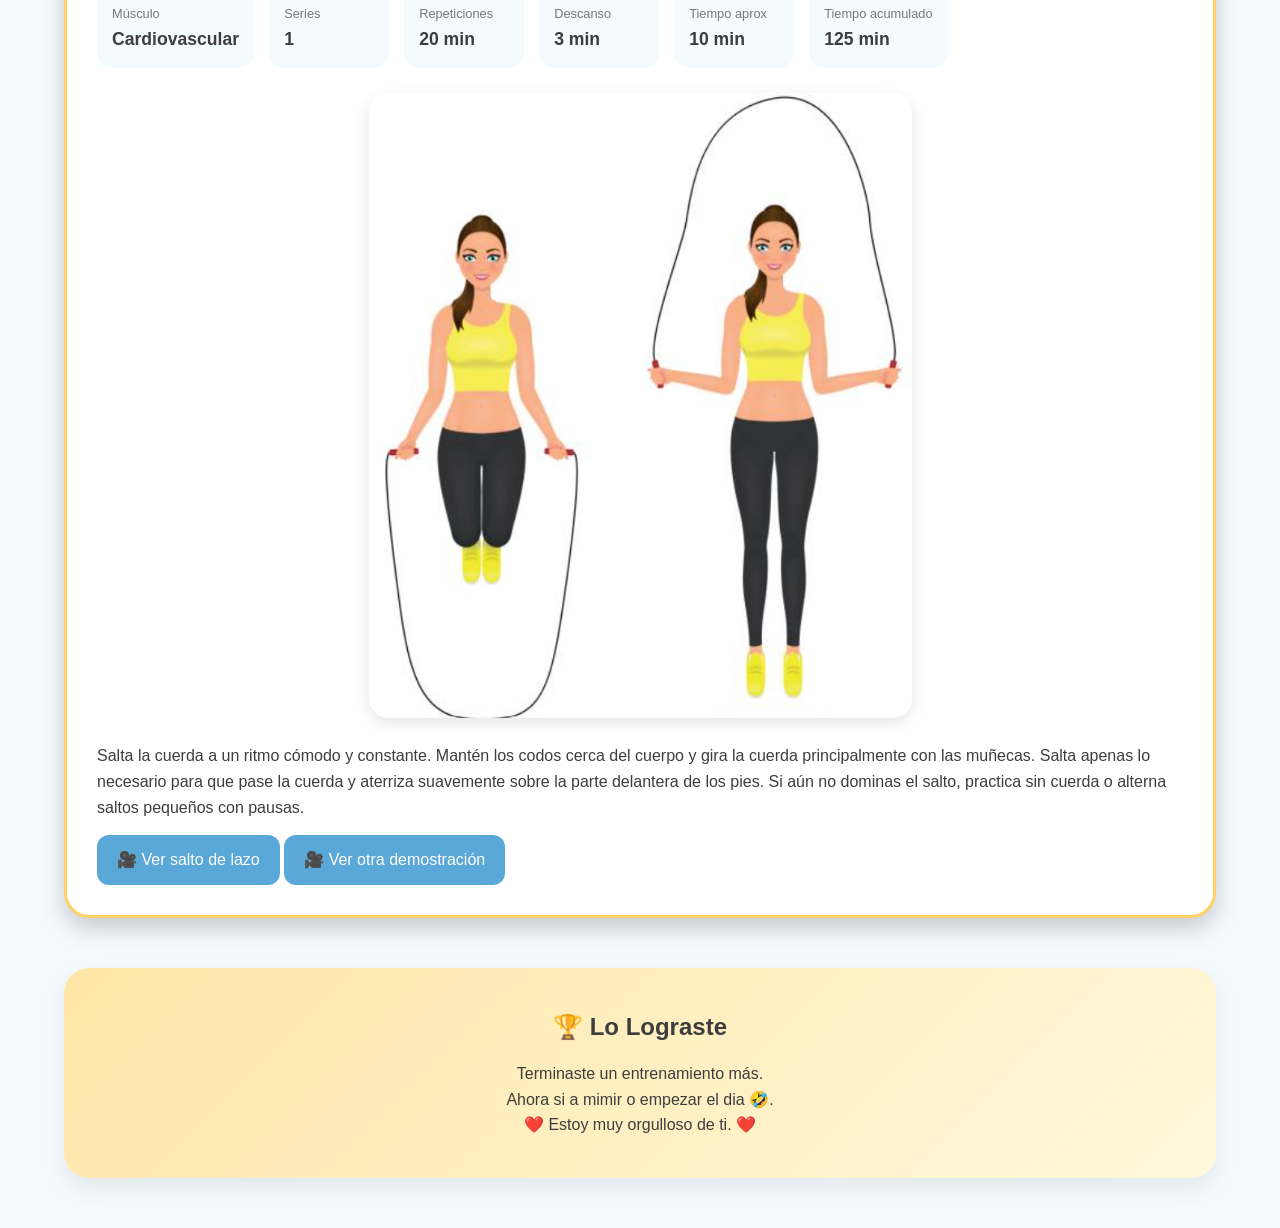
==== commit 0a530562: "Se agrega 3 rutinas mas, y cambios en el index" ====
--- a/dia-espalda.html
+++ b/dia-espalda.html
@@ -19,7 +19,7 @@
         <h1>🍑 Día de espalda y biceps</h1>
 
         <p class="subtitulo">
-            Más resistente, más saludable y más <b>RAYADA</b> cada día.
+            Paso a paso, estás construyendo fuerza y confianza.
         </p>
 
     </header>
@@ -40,13 +40,13 @@
             <div class="objetivo-card">
                 <span>⏱️</span>
                 <h3>Duración</h3>
-                <p>2 horas.</p>
+                <p>2 horas y 5 minutos.</p>
             </div>
 
             <div class="objetivo-card">
                 <span>🔥</span>
                 <h3>Intensidad</h3>
-                <p>Media, descansos de 3-4 min, 10 a 15 reps</p>
+                <p>Moderada, con descansos de 3 min y repeticiones controladas.</p>
             </div>
 
         </div>
@@ -58,7 +58,7 @@
         <h2>✨ ¡Importante!</h2>
 
         <p>
-            Cada repetición fortalece tus músculos, pero también tu mentalidad. El verdadero progreso empieza cuando no te rindes.
+            No hace falta que todo salga perfecto. Concéntrate en la técnica, toma el descanso que necesites y reconoce el esfuerzo que haces hoy.
         </p>
 
     </section>
@@ -68,7 +68,7 @@
         <h2>❤️ Mensaje para Ti</h2>
 
         <p>
-            ¡¡Duro, que cueste, tu puedes con todo!!
+            Estás aprendiendo y cada entrenamiento cuenta. Elige un peso cómodo, ve a tu ritmo y date crédito por intentarlo.
         </p>
 
     </section>
@@ -200,17 +200,17 @@
 
                 <div class="stat">
                     <span>Descanso</span>
-                    <strong>3-4 min</strong>
+                    <strong>3 min</strong>
                 </div>
 
                 <div class="stat">
                     <span>Tiempo aprox</span>
-                    <strong>20 min</strong>
+                    <strong>35 min</strong>
                 </div>
 
                 <div class="stat">
                     <span>Tiempo acumulado</span>
-                    <strong>30 min</strong>
+                    <strong>45 min</strong>
                 </div>
 
             </div>
@@ -279,17 +279,17 @@
 
                 <div class="stat">
                     <span>Descanso</span>
-                    <strong>3-4 min</strong>
+                    <strong>3 min</strong>
                 </div>
 
                 <div class="stat">
                     <span>Tiempo aprox</span>
-                    <strong>20 min</strong>
+                    <strong>35 min</strong>
                 </div>
 
                 <div class="stat">
                     <span>Tiempo acumulado</span>
-                    <strong>50 min</strong>
+                    <strong>80 min</strong>
                 </div>
 
             </div>
@@ -356,17 +356,17 @@
 
                 <div class="stat">
                     <span>Descanso</span>
-                    <strong>3-4 min</strong>
+                    <strong>3 min</strong>
                 </div>
 
                 <div class="stat">
                     <span>Tiempo aprox</span>
-                    <strong>20 min</strong>
+                    <strong>35 min</strong>
                 </div>
 
                 <div class="stat">
                     <span>Tiempo acumulado</span>
-                    <strong>1h 10 min</strong>
+                    <strong>1h 55 min</strong>
                 </div>
 
             </div>
@@ -409,90 +409,58 @@
         <!-- EJERCICIO SECUNDARIO -->
 
         <section class="ejercicio secundario">
-
-            <h2>⭐Circuito rutina de abdomen</h2>
+            <h2>⭐ Salto de lazo</h2>
 
             <div class="stats">
-
                 <div class="stat">
                     <span>Músculo</span>
-                    <strong>Abdomen</strong>
-                </div>
-
+                    <strong>Cardiovascular</strong>
+                </div>
                 <div class="stat">
                     <span>Series</span>
-                    <strong>4</strong>
-                </div>
-
+                    <strong>1</strong>
+                </div>
                 <div class="stat">
                     <span>Repeticiones</span>
-                    <strong>10-15</strong>
-                </div>
-
+                    <strong>20 min</strong>
+                </div>
                 <div class="stat">
                     <span>Descanso</span>
-                    <strong>4-5 min</strong>
-                </div>
-
+                    <strong>3 min</strong>
+                </div>
                 <div class="stat">
                     <span>Tiempo aprox</span>
-                    <strong>40 min</strong>
-                </div>
-
+                    <strong>10 min</strong>
+                </div>
                 <div class="stat">
                     <span>Tiempo acumulado</span>
-                    <strong>1h 50 min</strong>
-                </div>
-
+                    <strong>125 min</strong>
+                </div>
             </div>
 
             <div class="imagenes">
                 <img
-                    src="imagenes\curl de abdomen corto.png"
-                    alt="curl de abdomen corto"
+                    src="imagenes/salto_en_lazo.png"
+                    alt="Salto de lazo"
                     class="ejercicio-img"
                 >
-                <img
-                    src="imagenes\plancha abdomen.png"
-                    alt="plancha abdomen"
-                    class="ejercicio-img"
-                >
-                <img
-                    src="imagenes\plancha abdomen movimiento.png"
-                    alt="plancha abdomen"
-                    class="ejercicio-img"
-                >
-            </div>
-
-            <p>
-                Haz un circuito de 4 series cada una de 3 ejercicios (descansa 2 miin entre ejercicio) y 4 min entre serie, primero el curl de abdomen corto, luego plancha normal y luego plancha con un movimiento cruzado. <b>Concentrate en el abdomen</b>.
-                <br>
-                Haz 10-15 repeticiones de cada ejercicio, y descansa 4-5 min entre series.
-                <br>
-                Ojo con la plancha con movimiento, la rodilla debe llegar a la mano opuesta y debes mantener el abdomen contraido. Asi se genera mayor contracción.
-            </p>
-
-            <a href="https://www.youtube.com/shorts/6okNQ2lGr3g" class="boton-video"                
-            target="_blank"
-            rel="noopener noreferrer"
-            >
-                🎥 Curl corto de abdomen
-            </a>
-            <br>
-            <a href="https://www.youtube.com/shorts/KC-DK0qydqw" class="boton-video"                
-            target="_blank"
-            rel="noopener noreferrer"
-            >
-                🎥 Plancha
-            </a>
-            <br>
-            <a href="https://www.youtube.com/shorts/LozSZJUa9kk" class="boton-video"                
-            target="_blank"
-            rel="noopener noreferrer"
-            >
-                🎥 Plancha con movimiento
-            </a>
-
+            </div>
+
+            <p>
+                Salta la cuerda a un ritmo cómodo y constante. Mantén los codos cerca del cuerpo y gira
+                la cuerda principalmente con las muñecas. Salta apenas lo necesario para que pase la
+                cuerda y aterriza suavemente sobre la parte delantera de los pies. Si aún no dominas
+                el salto, practica sin cuerda o alterna saltos pequeños con pausas.
+            </p>
+
+            <a href="https://www.youtube.com/shorts/jqtzzVesUOo" class="boton-video"
+                target="_blank" rel="noopener noreferrer">
+                🎥 Ver salto de lazo
+            </a>
+            <a href="https://www.youtube.com/shorts/TQ9Znk9xZYI" class="boton-video"
+                target="_blank" rel="noopener noreferrer">
+                🎥 Ver otra demostración
+            </a>
         </section>
 
 
--- a/styles.css
+++ b/styles.css
@@ -61,7 +61,7 @@
 .tema-choco{
 
     --color-principal:#5B3A8E;
-    --color-secundario:#1F1B24;
+    --color-secundario:#f0e4ff;
     --color-acento:#B794F4;
     --color-blanco:#2B2430;
     --color-texto:#322c2c;
@@ -202,20 +202,17 @@
     gap:20px;
     flex-wrap:wrap;
     margin-bottom:25px;
+    justify-content: center;
+    align-items: center;
 }
 
 .imagenes img{
     flex:1 1 0;
-
     width:100%;
-    max-width:100%;
-
+    max-width:50%;
     height:auto;
-
     display:block;
-
     border-radius:20px;
-
     box-shadow:0 5px 15px rgba(0,0,0,.10);
 }
 
@@ -254,7 +251,7 @@
 
     color:white;
 
-    background:#ff0000;
+    background:var(--color-acento);
 
     padding:12px 20px;
 
@@ -465,6 +462,108 @@
     color:var(--color-acento);
 }
 
+/* =========================
+   CRONOGRAMA SEMANAL
+========================= */
+
+.cronograma-semanal{
+    margin-bottom:35px;
+    padding:30px;
+    background:var(--color-blanco);
+    border-top:6px solid var(--color-principal);
+    border-radius:25px;
+    box-shadow:var(--sombra);
+}
+
+.cronograma-semanal > h2{
+    margin-bottom:8px;
+    color:var(--color-principal);
+}
+
+.descripcion-cronograma{
+    margin-bottom:22px;
+}
+
+.opciones-cronograma{
+    display:grid;
+    grid-template-columns:repeat(2,minmax(0,1fr));
+    gap:20px;
+}
+
+.opcion-cronograma{
+    padding:22px;
+    background:#F8F5FC;
+    border:1px solid #E8DDF7;
+    border-radius:20px;
+}
+
+.opcion-cronograma h3{
+    margin-bottom:12px;
+    color:#5B3A8E;
+    font-size:1.25rem;
+}
+
+.lista-dias-cronograma{
+    list-style:none;
+}
+
+.dia-cronograma{
+    display:grid;
+    grid-template-columns:90px minmax(0,1fr);
+    align-items:center;
+    gap:10px;
+    padding:11px 0;
+    border-bottom:1px solid #E8E1ED;
+}
+
+.dia-cronograma:last-child{
+    border-bottom:0;
+}
+
+.nombre-dia-cronograma{
+    font-weight:600;
+}
+
+.enlace-dia-cronograma{
+    color:#5B3A8E;
+    font-weight:600;
+    text-decoration:none;
+    border-radius:8px;
+}
+
+.enlace-dia-cronograma:hover{
+    color:#3F246B;
+    text-decoration:underline;
+}
+
+.enlace-dia-cronograma:focus-visible{
+    outline:3px solid var(--color-principal);
+    outline-offset:3px;
+}
+
+.descanso-cronograma{
+    color:#68616D;
+}
+
+@media(max-width:768px){
+    .cronograma-semanal{
+        padding:22px;
+    }
+
+    .opcion-cronograma{
+        padding:18px;
+    }
+
+    .opciones-cronograma{
+        grid-template-columns:1fr;
+    }
+
+    .dia-cronograma{
+        grid-template-columns:82px minmax(0,1fr);
+        gap:8px;
+    }
+}
+
 .badge-rutina{
 
     background:var(--color-acento);
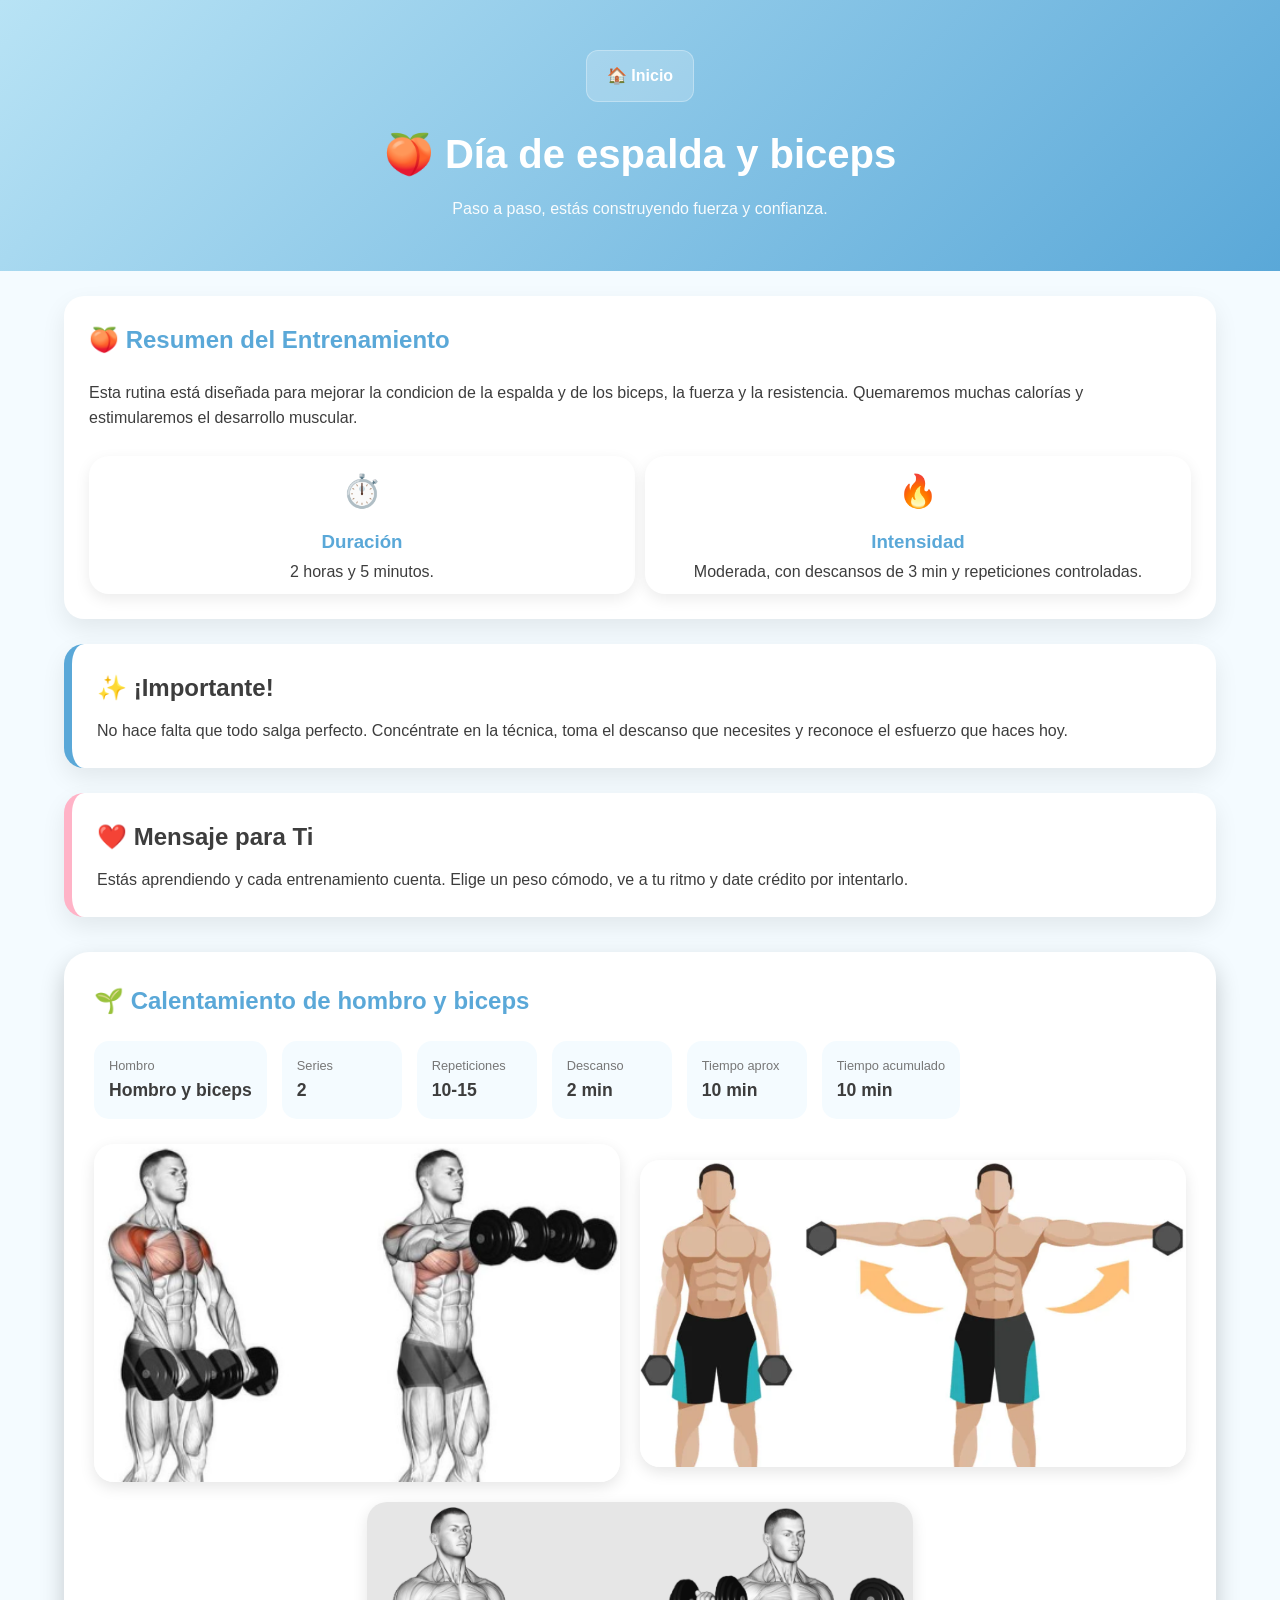
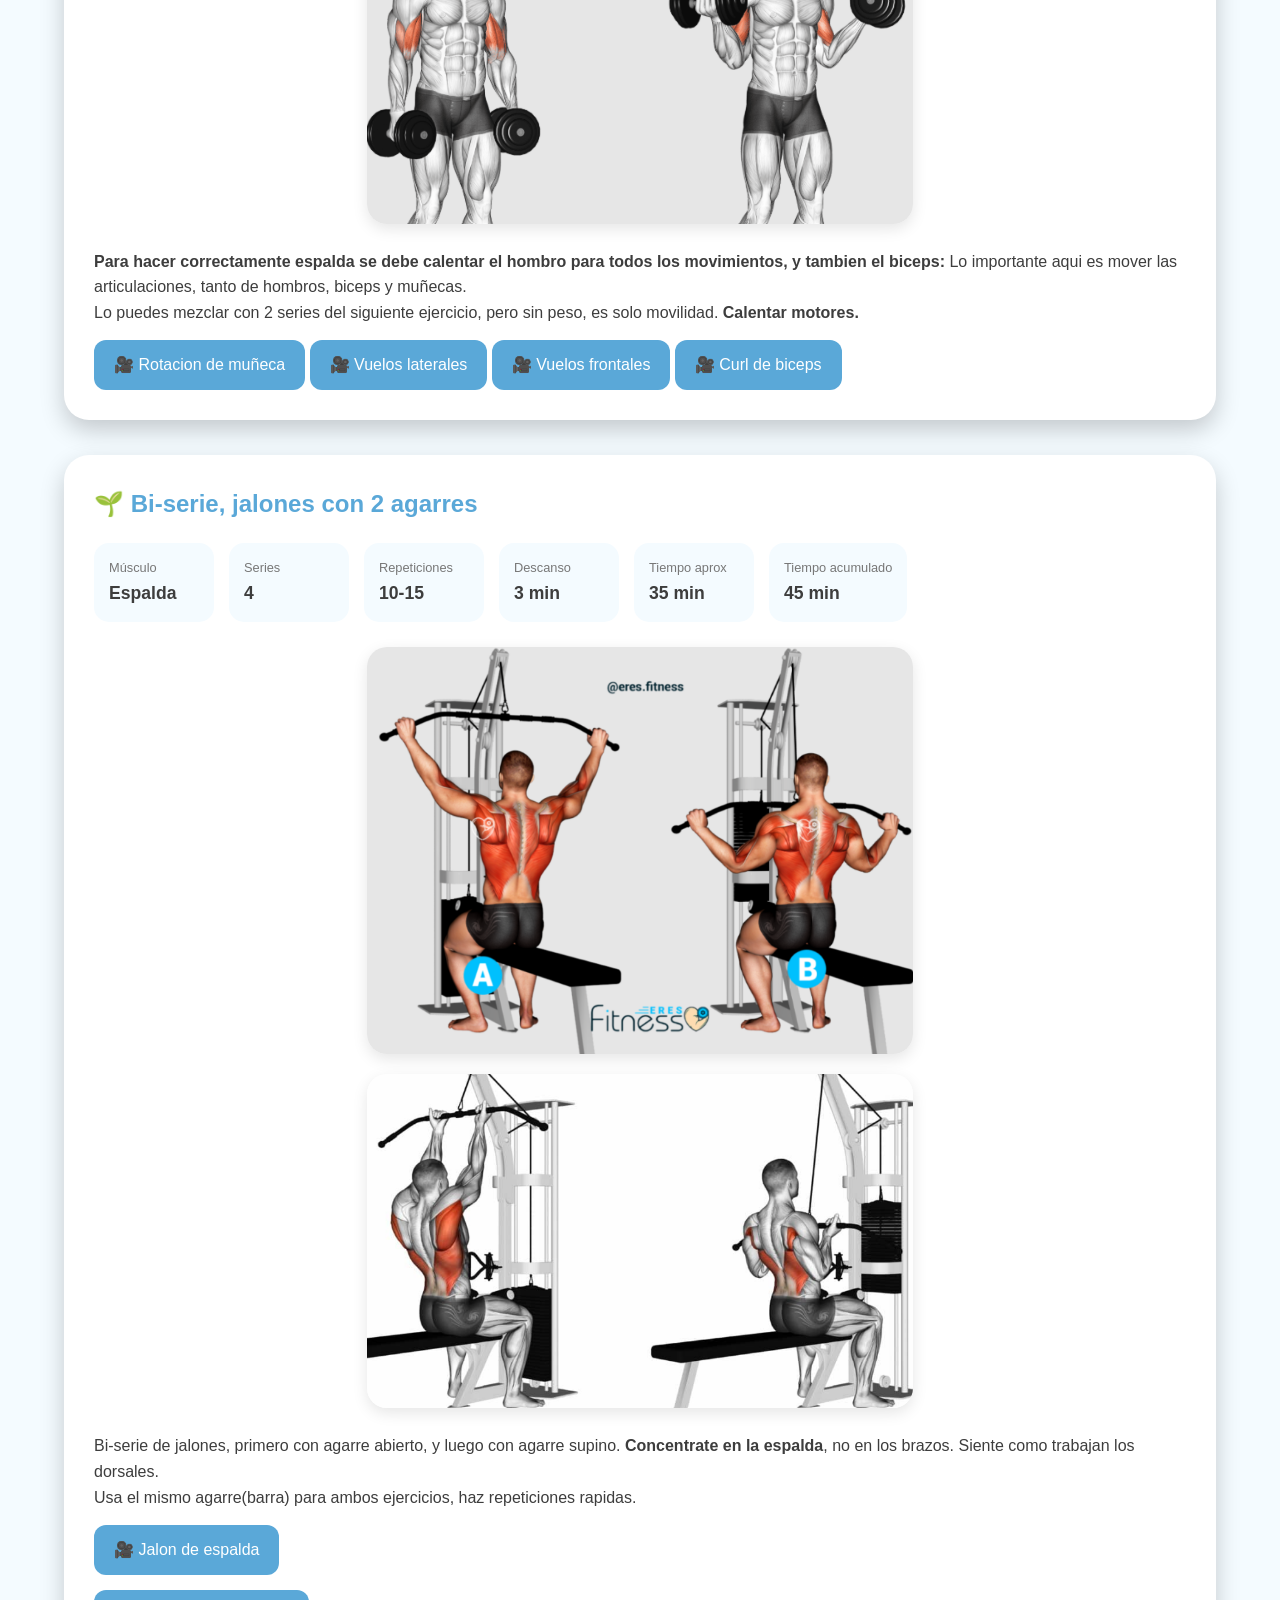
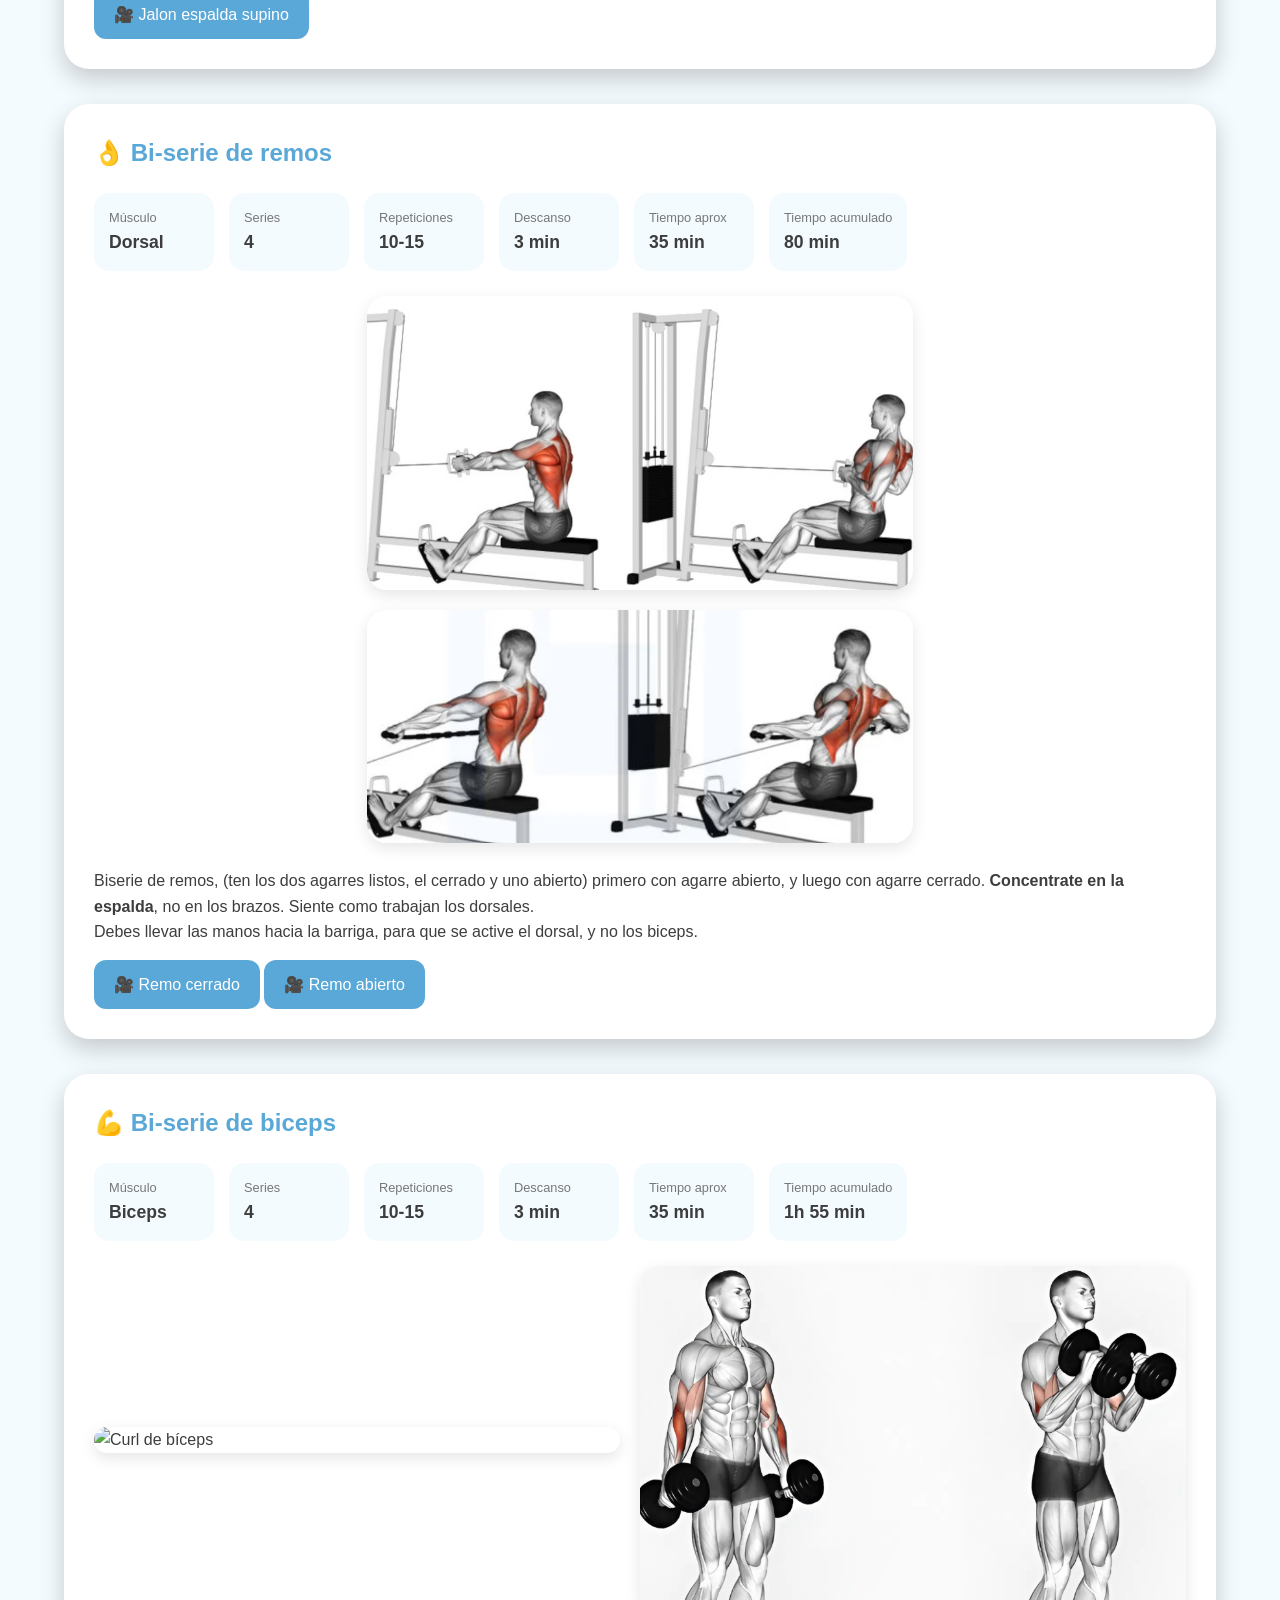
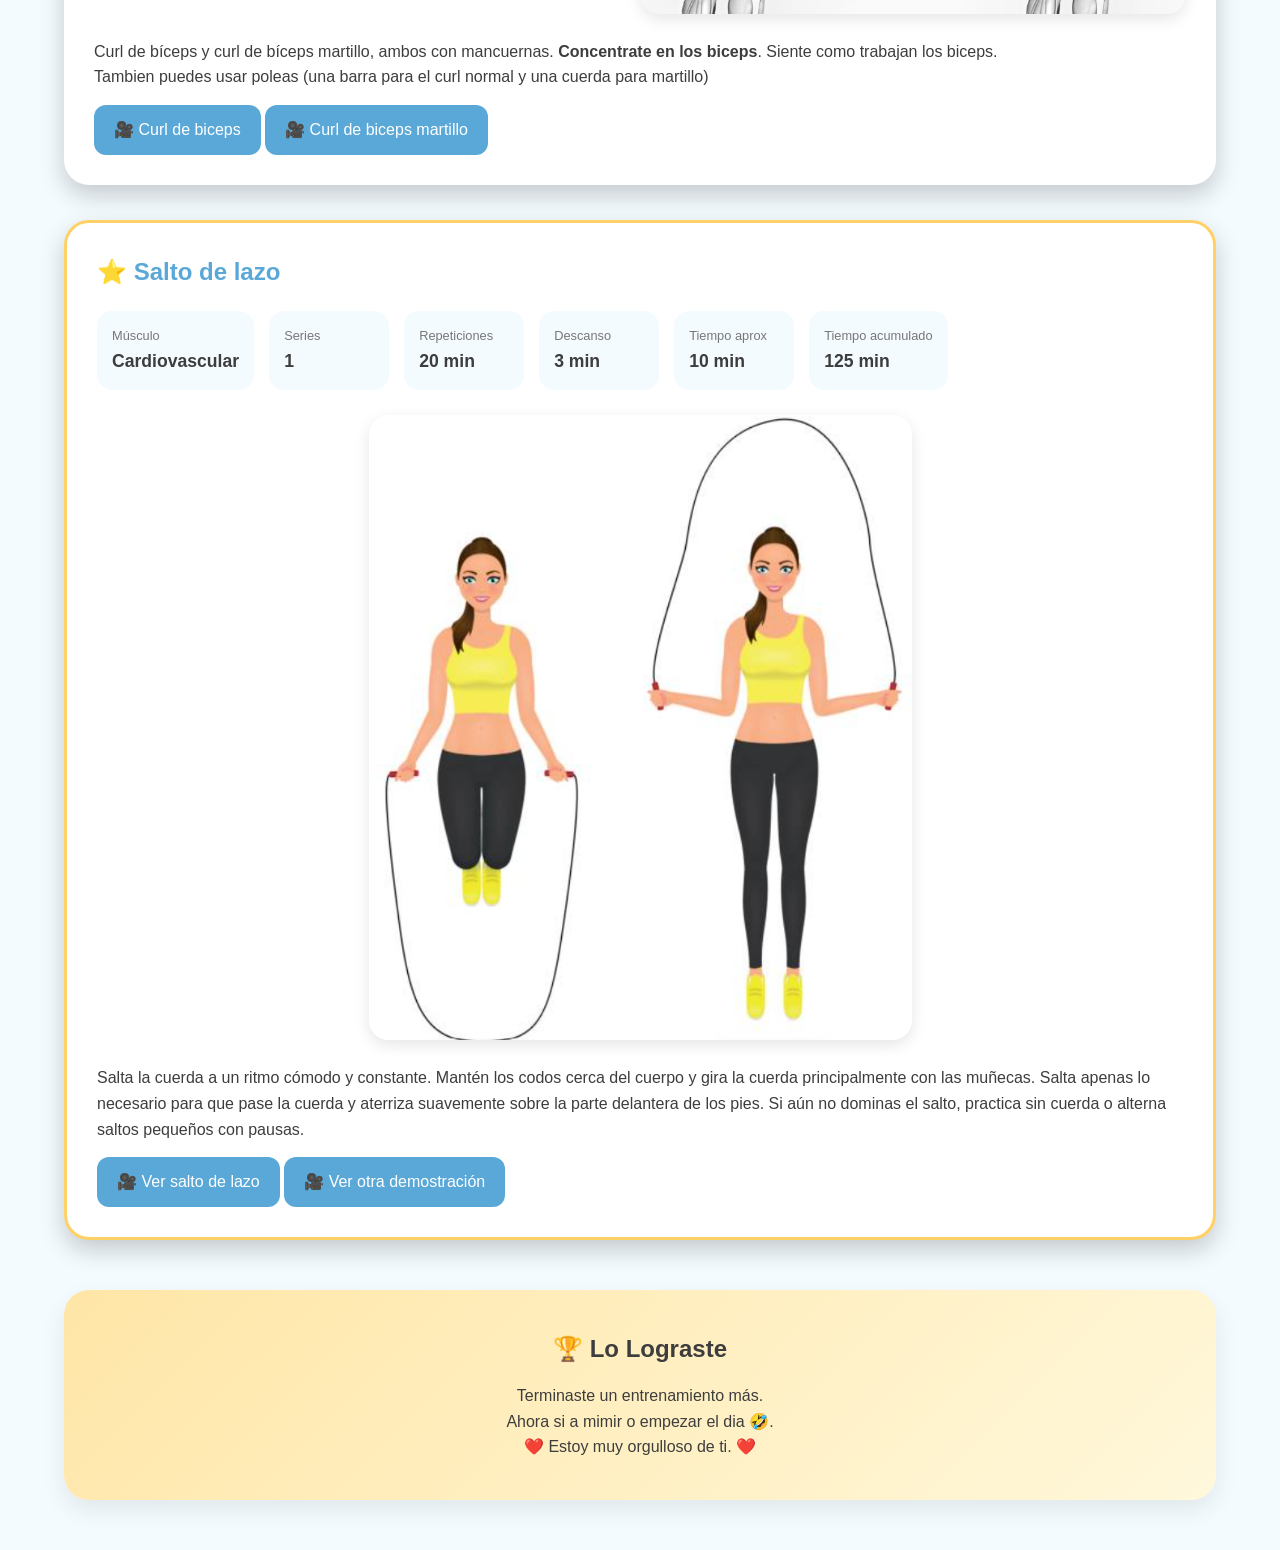
==== commit 1a020f80: "arreglo imagenes, y modificacion cardio pecho" ====
--- a/dia-espalda.html
+++ b/dia-espalda.html
@@ -257,7 +257,7 @@
         <!-- EJERCICIO 2 -->
 
         <section class="ejercicio">
-            <h2>🍑 Bi-serie de remos</h2>
+            <h2>👌 Bi-serie de remos</h2>
 
 
             <div class="stats">
@@ -334,7 +334,7 @@
 <!-- EJERCICIO 3 -->
 
         <section class="ejercicio">
-            <h2>🍑 Bi-serie de biceps</h2>
+            <h2>💪 Bi-serie de biceps</h2>
 
 
             <div class="stats">
@@ -374,12 +374,12 @@
 
             <div class="imagenes">
                 <img
-                    src="imagenes\curl de biceps.png"
+                    src="imagenes\Curl de biceps.png.png"
                     alt="Curl de bíceps"
                     class="ejercicio-img"
                 >
                 <img
-                    src="imagenes\curl de biceps martillo.png"
+                    src="imagenes\Curl de biceps martillo.png"
                     alt="Curl de bíceps martillo"
                     class="ejercicio-img"
                 >
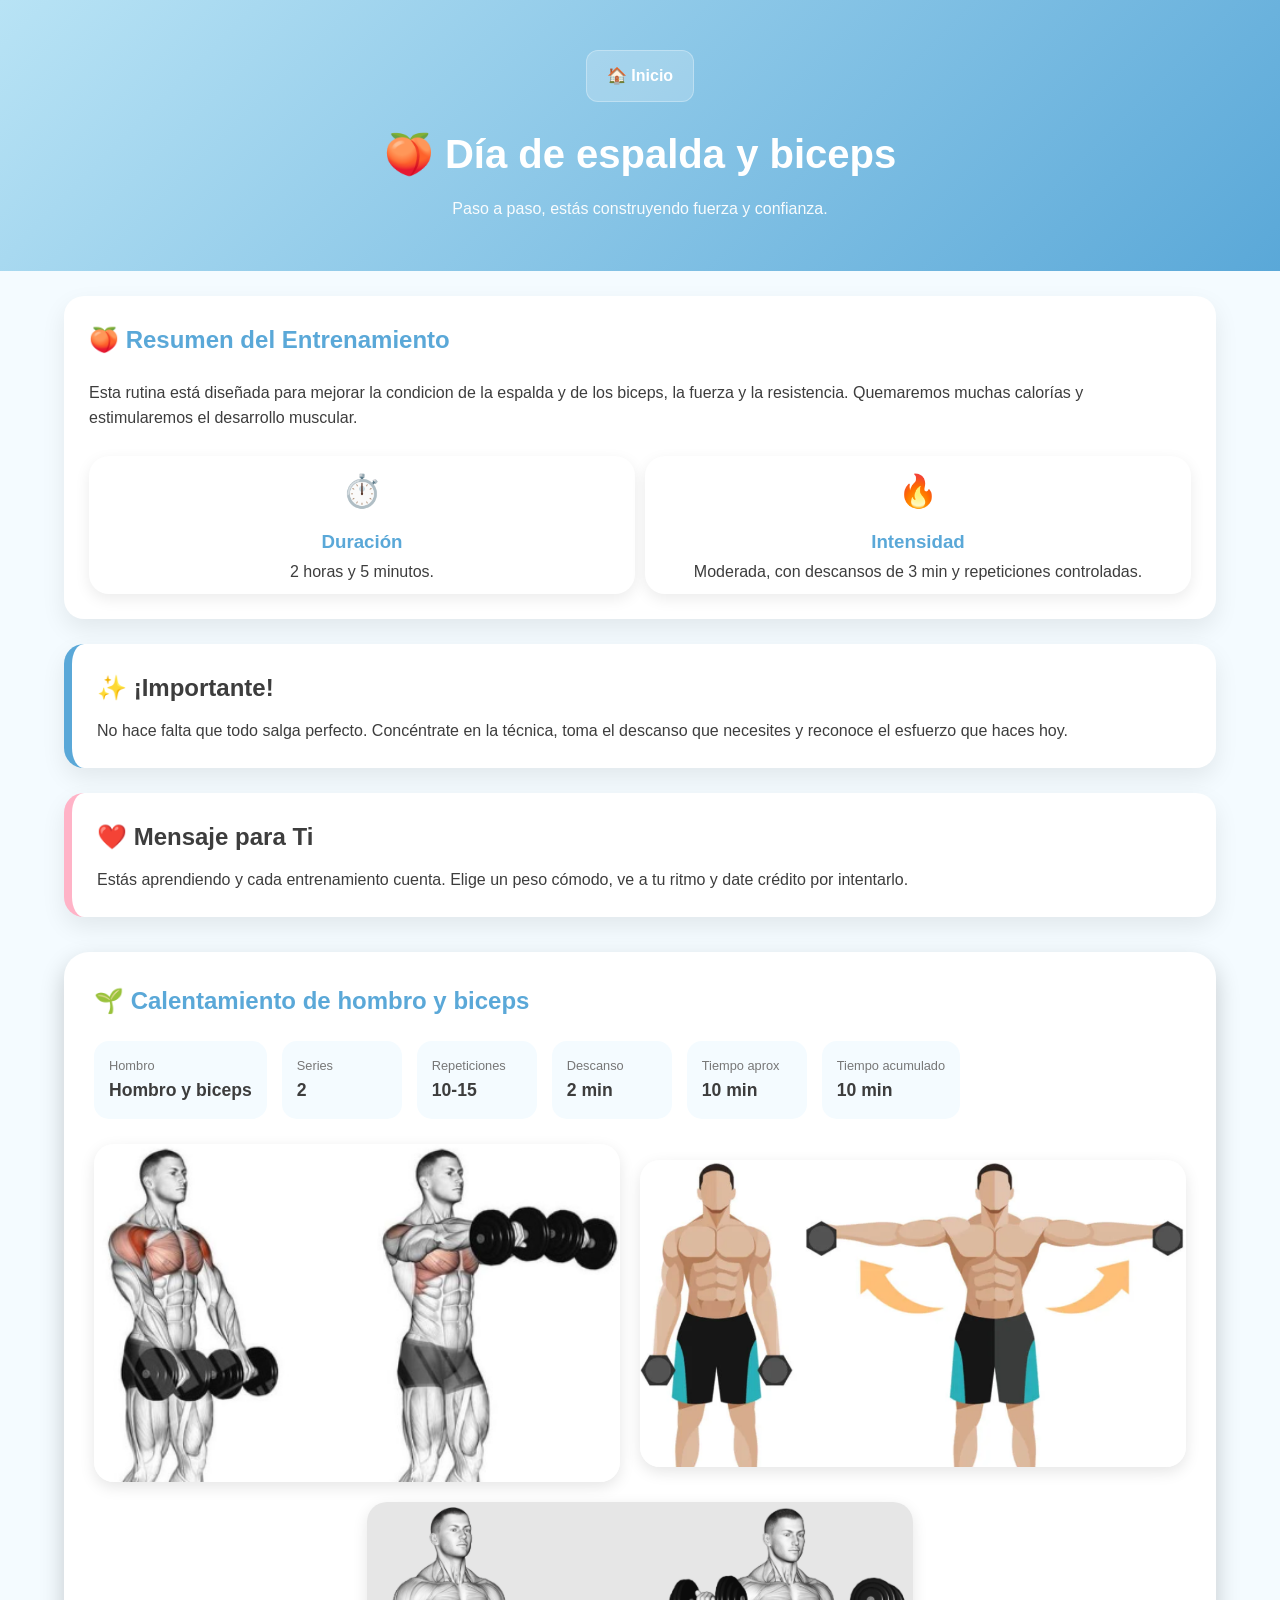
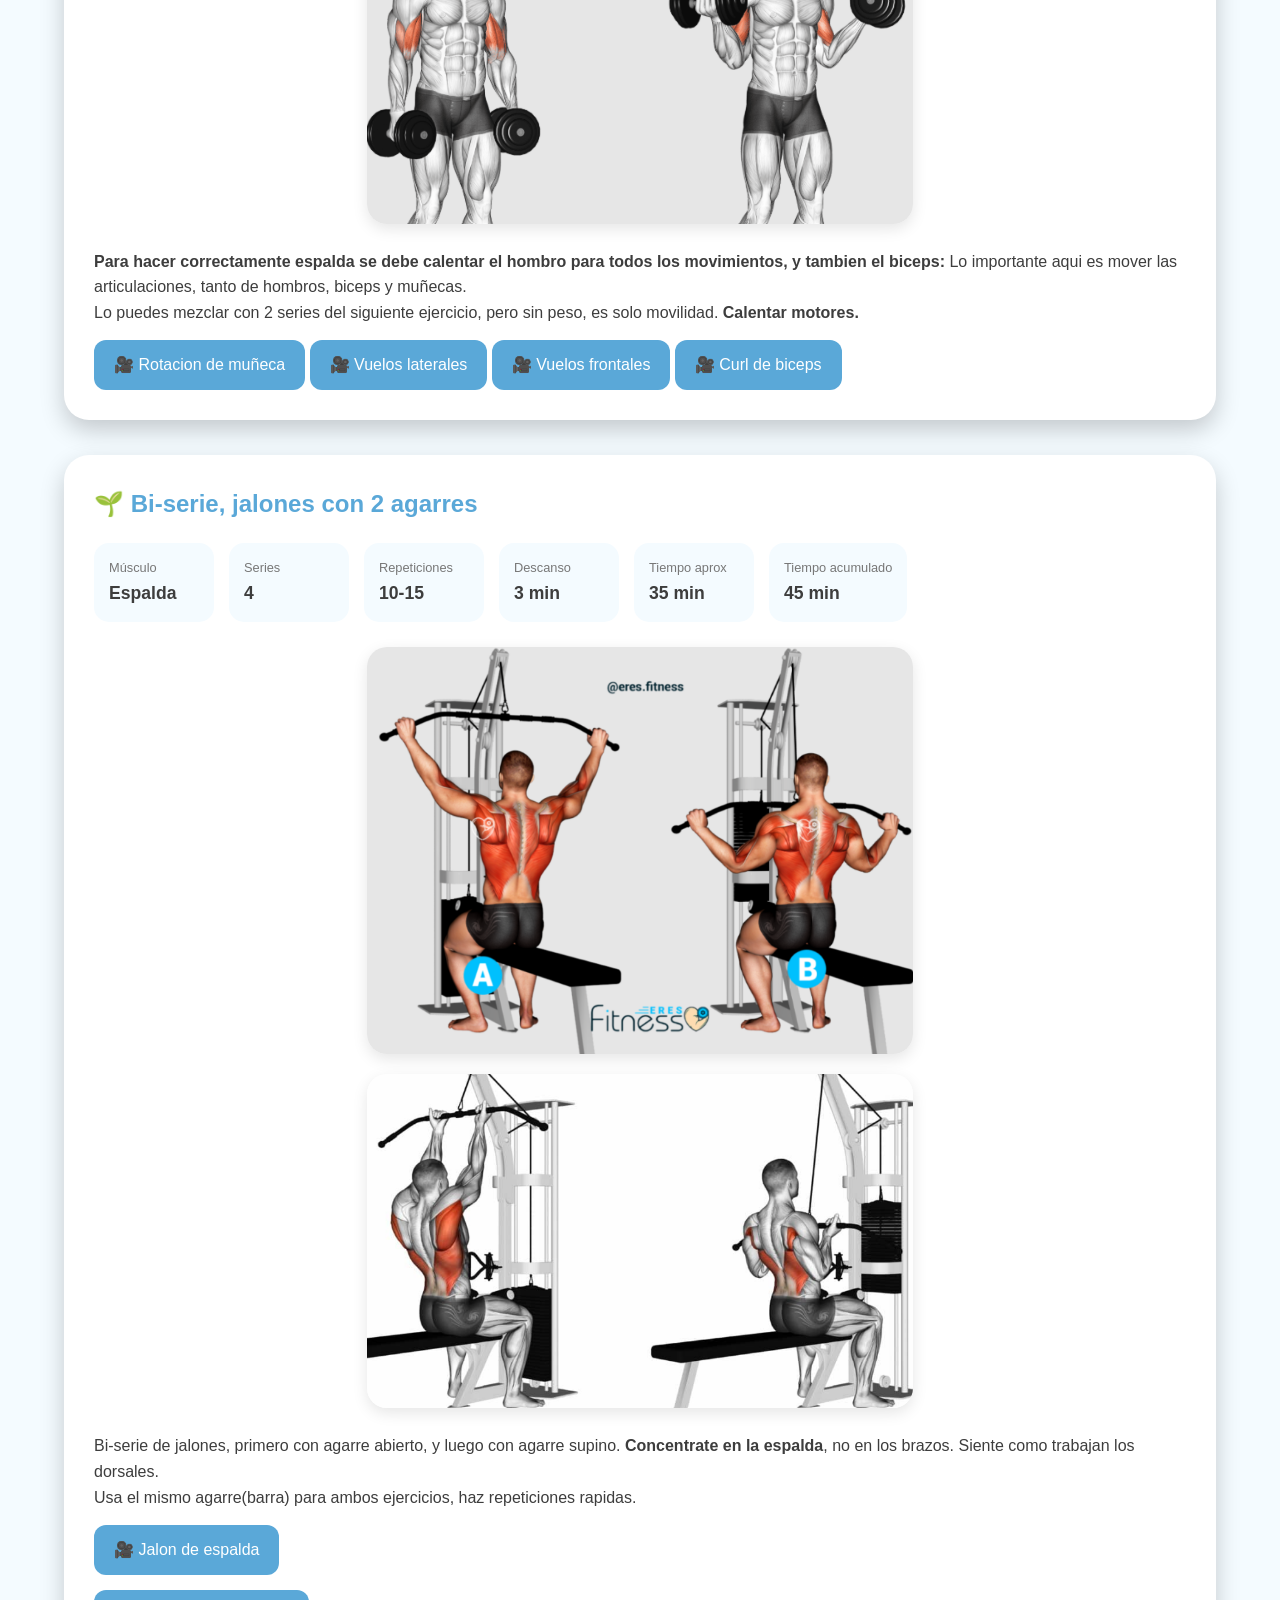
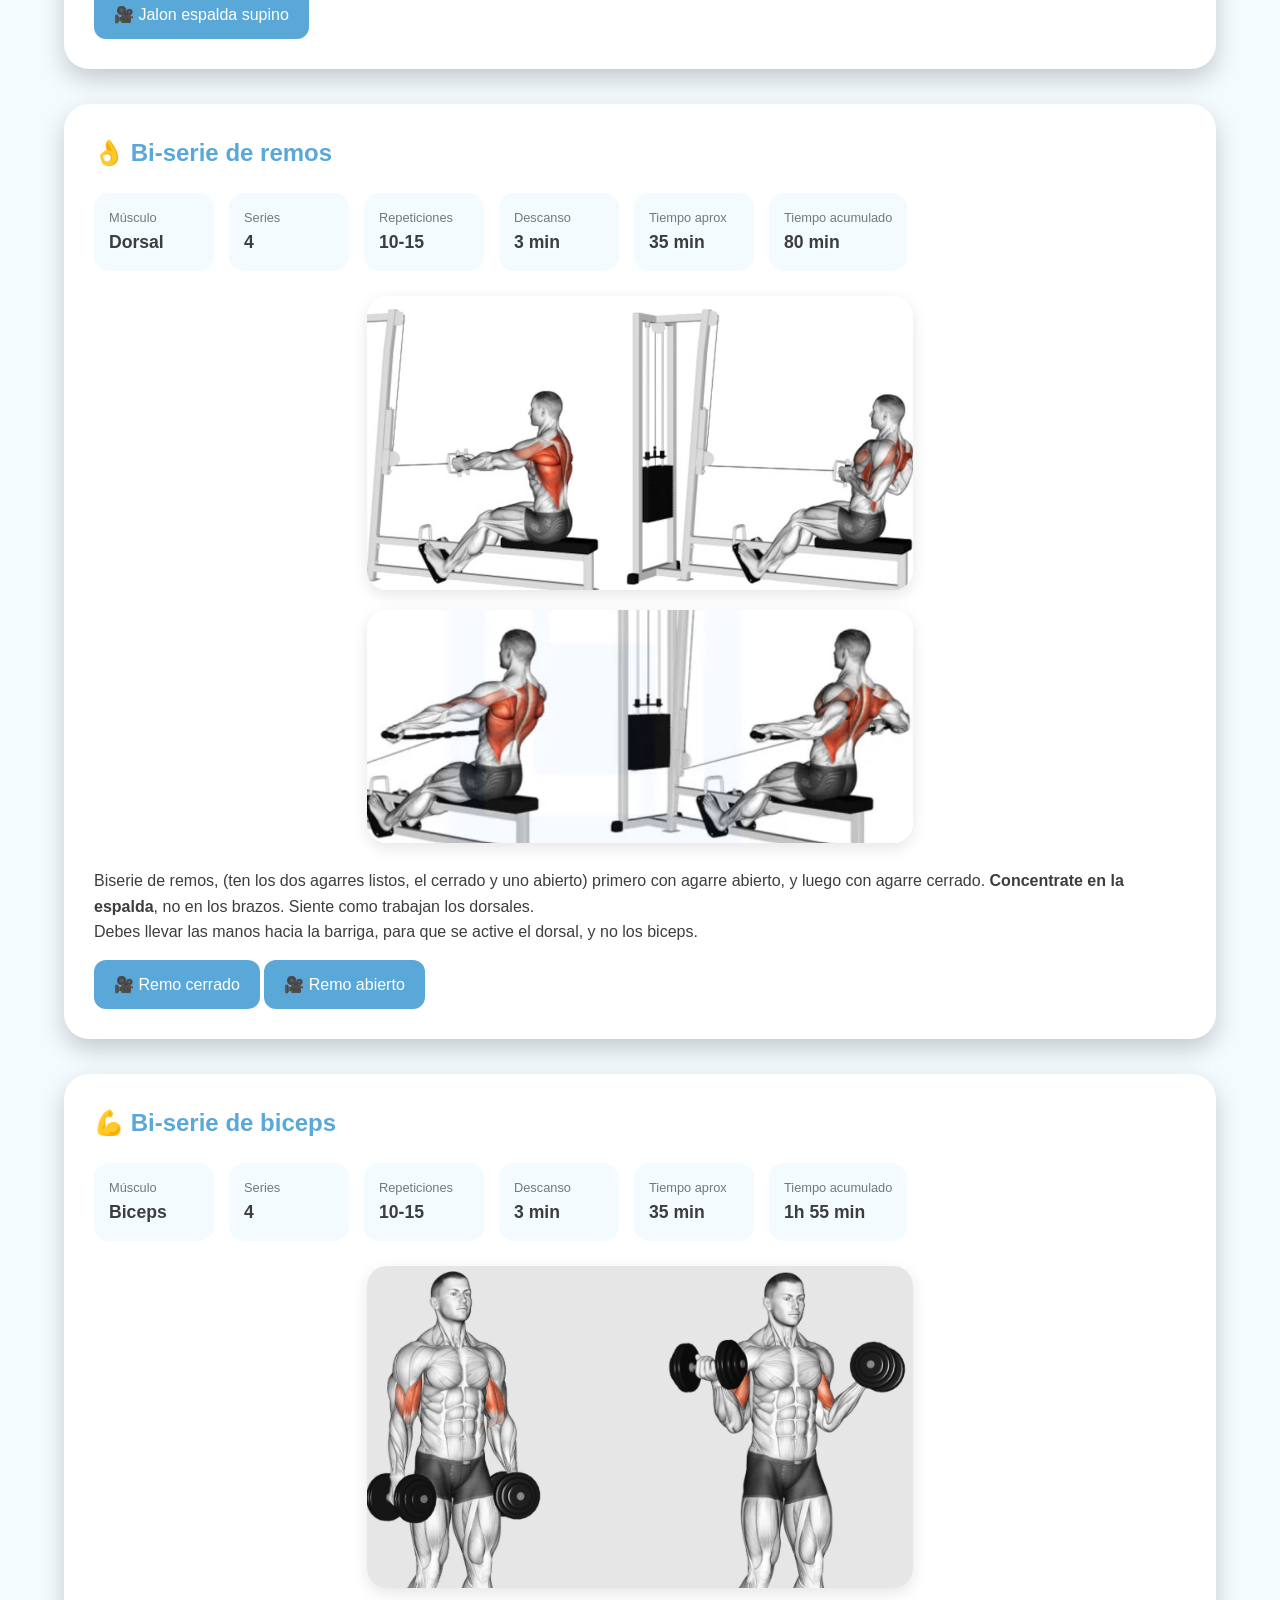
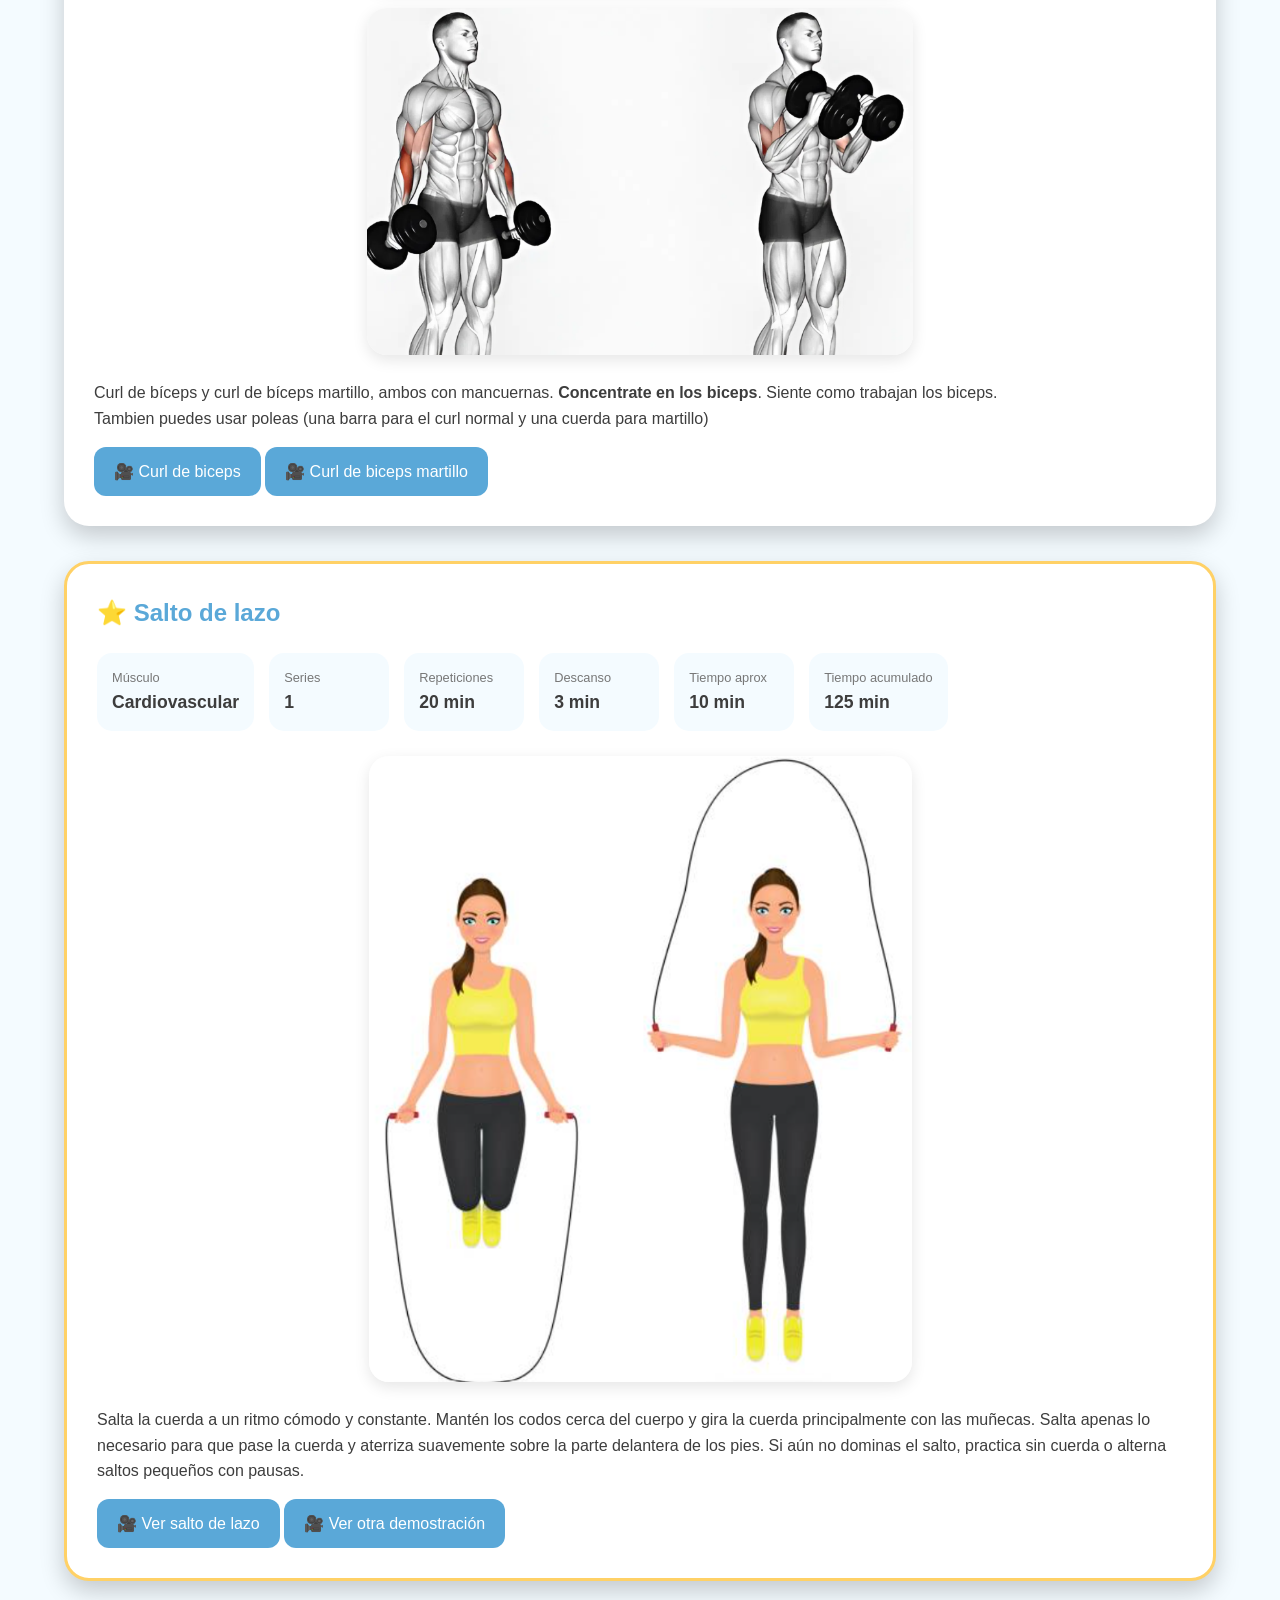
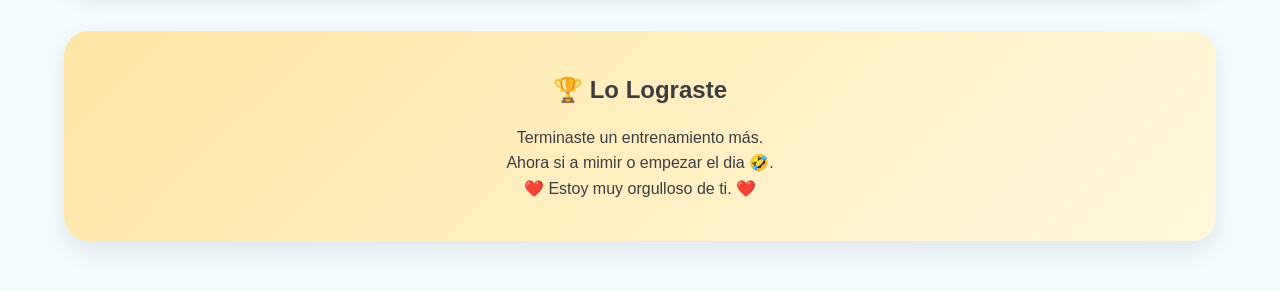
==== commit e11b48c0: "arreglo imagen" ====
--- a/dia-espalda.html
+++ b/dia-espalda.html
@@ -374,7 +374,7 @@
 
             <div class="imagenes">
                 <img
-                    src="imagenes\Curl de biceps.png.png"
+                    src="imagenes\Curl de biceps.png"
                     alt="Curl de bíceps"
                     class="ejercicio-img"
                 >
